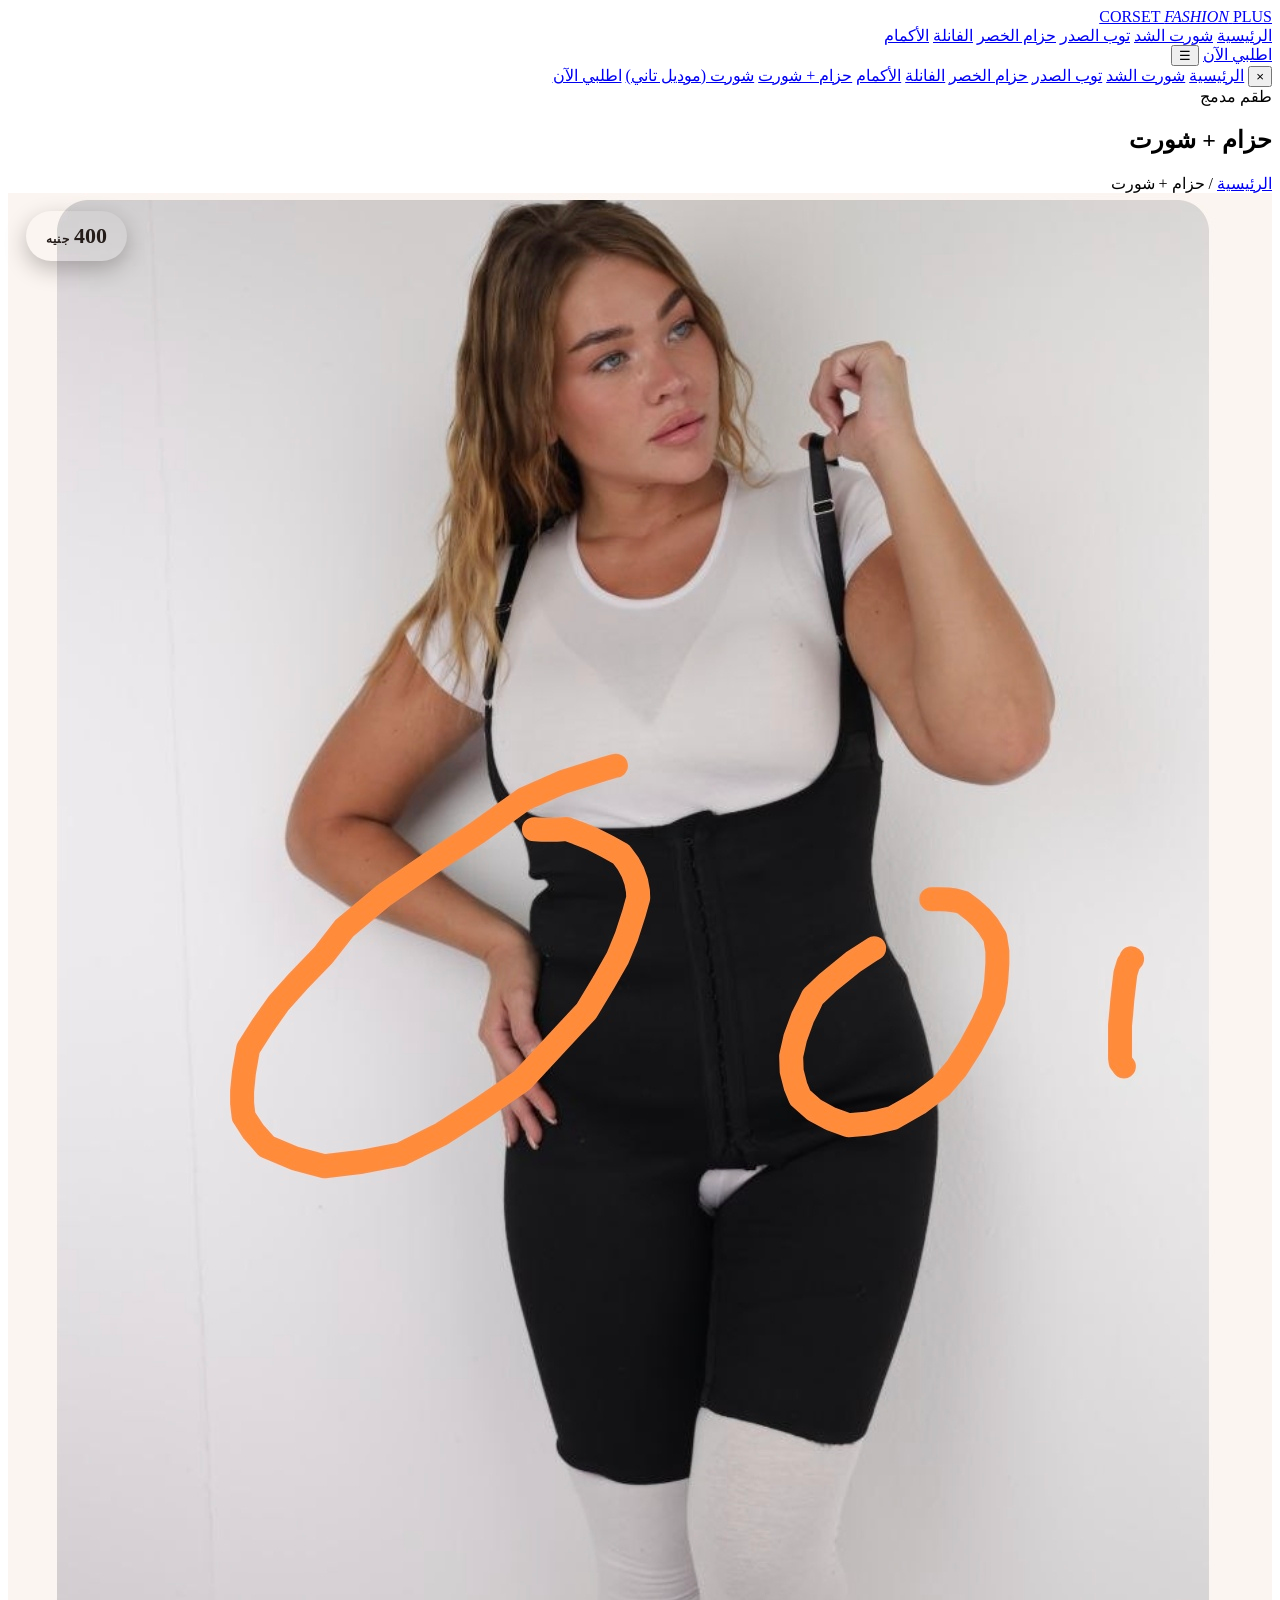
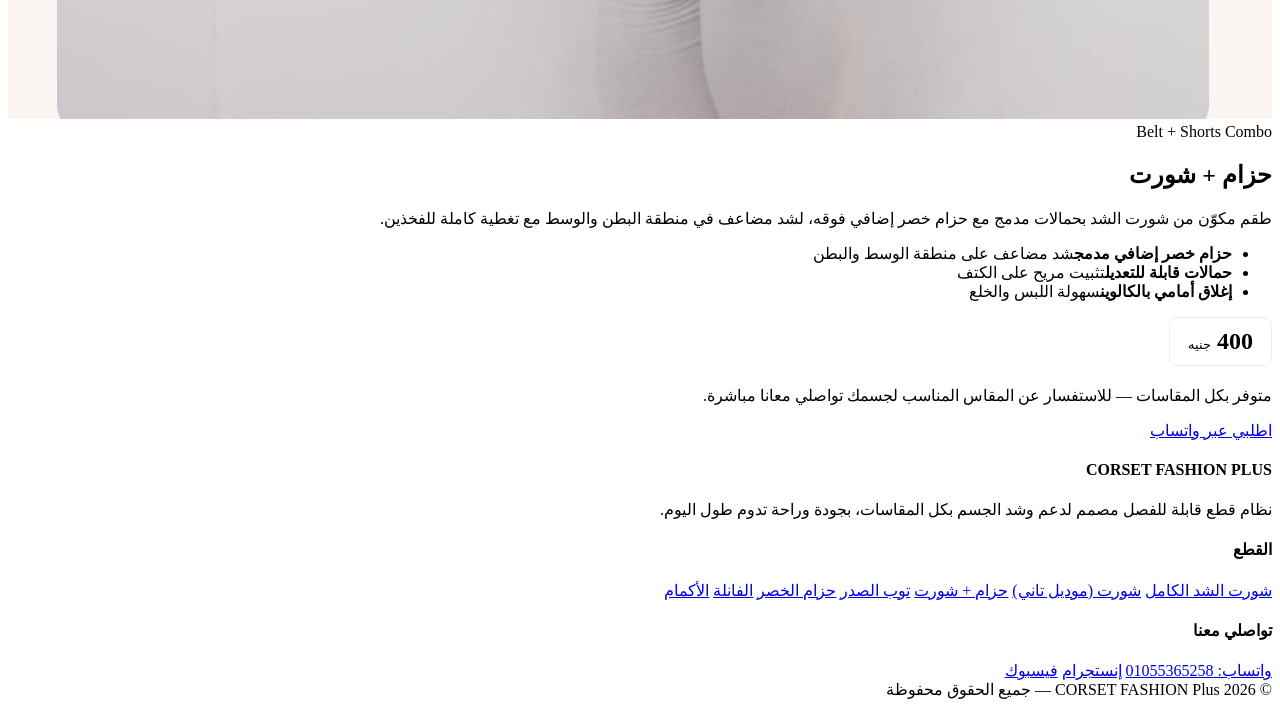
==== belt-shorts.html @ 7549a93a "Add files via upload" ====
<!DOCTYPE html>
<html lang="ar" dir="rtl">
<head>
<meta charset="UTF-8">
<meta name="viewport" content="width=device-width, initial-scale=1.0">
<title>حزام + شورت | CORSET FASHION Plus</title>
<meta name="description" content="طقم مكوّن من شورت الشد بحمالات مدمج مع حزام خصر إضافي فوقه، لشد مضاعف في منطقة البطن والوسط مع تغطية كاملة للفخذين.">
<link rel="stylesheet" href="style.css">
<!-- Google tag (gtag.js) -->
<script async src="https://www.googletagmanager.com/gtag/js?id=G-3MM8K8JDG9"></script>
<script>
  window.dataLayer = window.dataLayer || [];
  function gtag(){dataLayer.push(arguments);}
  gtag('js', new Date());
  gtag('config', 'G-3MM8K8JDG9');
</script>
</head>
<body>
<header>
  <div class="wrap header-inner">
    <a href="index.html" class="logo">
      <span class="brand-en">CORSET <em>FASHION</em></span>
      <span class="plus-tag">PLUS</span>
    </a>
    <nav class="links">
      <a href="index.html">الرئيسية</a>
<a href="shorts.html">شورت الشد</a>
<a href="top.html">توب الصدر</a>
<a href="belt.html">حزام الخصر</a>
<a href="vest.html">الفانلة</a>
<a href="sleeves.html">الأكمام</a>

    </nav>
    <a href="https://wa.me/201055365258" class="header-cta">اطلبي الآن</a>
    <button class="menu-btn" onclick="document.getElementById('mobileMenu').classList.add('open')">☰</button>
  </div>
</header>
<div id="mobileMenu">
  <button class="close-btn" onclick="document.getElementById('mobileMenu').classList.remove('open')">×</button>
  <a href="index.html">الرئيسية</a>
<a href="shorts.html">شورت الشد</a>
<a href="top.html">توب الصدر</a>
<a href="belt.html">حزام الخصر</a>
<a href="vest.html">الفانلة</a>
<a href="sleeves.html">الأكمام</a>

  <a href="belt-shorts.html">حزام + شورت</a>
  <a href="shorts-2.html">شورت (موديل تاني)</a>
  <a href="https://wa.me/201055365258" class="header-cta" style="margin-top:10px;">اطلبي الآن</a>
</div>


<section class="page-hero">
  <div class="wrap">
    <div class="eyebrow">طقم مدمج</div>
    <h1>حزام + شورت</h1>
    <div class="crumbs"><a href="index.html">الرئيسية</a> / <span>حزام + شورت</span></div>
  </div>
</section>

<section class="product-view">
  <div class="wrap product-grid">
    <div>
      <div class="gallery-main"><div class="price-badge"><span class="num">400</span><span class="cur">جنيه</span></div><img id="mainImg" src="images/belt-shorts-1.jpg" alt="حزام + شورت"></div>
    </div>
    <div class="product-info">
      <span class="part-tag">Belt + Shorts Combo</span>
      <h1>حزام + شورت</h1>
      <p class="desc">طقم مكوّن من شورت الشد بحمالات مدمج مع حزام خصر إضافي فوقه، لشد مضاعف في منطقة البطن والوسط مع تغطية كاملة للفخذين.</p>
      <ul class="feature-list">
        <li><span class="hook"></span><div class="txt"><strong>حزام خصر إضافي مدمج</strong><span>شد مضاعف على منطقة الوسط والبطن</span></div></li>
<li><span class="hook"></span><div class="txt"><strong>حمالات قابلة للتعديل</strong><span>تثبيت مريح على الكتف</span></div></li>
<li><span class="hook"></span><div class="txt"><strong>إغلاق أمامي بالكالوين</strong><span>سهولة اللبس والخلع</span></div></li>

      </ul>
      <div class="price-box">
        <span class="price-tag"><span class="amount">400</span><span class="currency">جنيه</span></span>
      </div>
      <div class="order-box">
        <p>متوفر بكل المقاسات — للاستفسار عن المقاس المناسب لجسمك تواصلي معانا مباشرة.</p>
        <a href="https://wa.me/201055365258?text=عايزة%20أستفسر%20عن%20حزام + شورت" class="whatsapp-btn">
          اطلبي عبر واتساب
        </a>
      </div>
    </div>
  </div>
</section>

<footer>
  <div class="wrap">
    <div class="footer-grid">
      <div>
        <h4>CORSET FASHION PLUS</h4>
        <p>نظام قطع قابلة للفصل مصمم لدعم وشد الجسم بكل المقاسات، بجودة وراحة تدوم طول اليوم.</p>
      </div>
      <div>
        <h4>القطع</h4>
        <a href="shorts.html">شورت الشد الكامل</a>
        <a href="shorts-2.html">شورت (موديل تاني)</a>
        <a href="belt-shorts.html">حزام + شورت</a>
        <a href="top.html">توب الصدر</a>
        <a href="belt.html">حزام الخصر</a>
        <a href="vest.html">الفانلة</a>
        <a href="sleeves.html">الأكمام</a>
      </div>
      <div>
        <h4>تواصلي معنا</h4>
        <a href="https://wa.me/201055365258">واتساب: 01055365258</a>
        <a href="https://www.instagram.com/corsetfashionplus" target="_blank" rel="noopener">إنستجرام</a>
        <a href="https://www.facebook.com/share/19PnfP7QKM/" target="_blank" rel="noopener">فيسبوك</a>
      </div>
    </div>
    <div class="footer-bottom">© 2026 CORSET FASHION Plus — جميع الحقوق محفوظة</div>
  </div>
</footer>
<script>
document.querySelectorAll('#mobileMenu a').forEach(a=>{
  a.addEventListener('click',()=>document.getElementById('mobileMenu').classList.remove('open'));
});
</script>

</body>
</html>
---- style.css ----
/* ===== Price box ===== */
.price-box{margin-bottom:20px;}
.price-box .price-tag{
  display:inline-flex;align-items:baseline;gap:6px;background:var(--ivory-2);
  padding:10px 18px;border-radius:8px;border:1px solid rgba(36,28,25,.08);
}
.price-box .price-tag .amount{font-size:24px;font-weight:700;color:var(--ink);}
.price-box .price-tag .currency{font-size:13px;color:var(--ink-2);}
.price-options{display:flex;flex-direction:column;gap:10px;}
.price-option{
  display:flex;align-items:center;justify-content:space-between;gap:12px;
  background:var(--ivory-2);padding:12px 16px;border-radius:8px;border:1px solid rgba(36,28,25,.08);
}
.price-option .opt-label{font-size:14px;color:var(--ink);}
.price-option .opt-price{font-size:19px;font-weight:700;color:var(--wine-dark);}

/* ===== Animated price badge on product image ===== */
.gallery-main{position:relative;}
.price-badge{
  position:absolute;top:18px;left:18px;z-index:5;
  background:linear-gradient(135deg,var(--bronze),var(--wine-dark));
  color:#241C19;padding:12px 20px;border-radius:50px;
  box-shadow:0 8px 22px rgba(36,28,25,.28);
  display:flex;align-items:baseline;gap:5px;
  overflow:hidden;isolation:isolate;
  transform:translateY(-14px) scale(.85);opacity:0;
  animation:badgeIn .6s cubic-bezier(.22,1.2,.4,1) .35s forwards;
}
.price-badge .num{font-size:22px;font-weight:800;font-family:'Cormorant Garamond',serif;}
.price-badge .cur{font-size:11.5px;font-weight:700;letter-spacing:.5px;}
.price-badge::after{
  content:"";position:absolute;inset:0;
  background:linear-gradient(115deg,transparent 30%,rgba(255,255,255,.55) 48%,transparent 65%);
  transform:translateX(-120%);
  animation:badgeShine 3.2s ease-in-out 1.1s infinite;
}
@keyframes badgeIn{
  0%{opacity:0;transform:translateY(-14px) scale(.85);}
  60%{opacity:1;transform:translateY(2px) scale(1.04);}
  100%{opacity:1;transform:translateY(0) scale(1);}
}
@keyframes badgeShine{
  0%{transform:translateX(-120%);}
  40%{transform:translateX(140%);}
  100%{transform:translateX(140%);}
}
.price-badge.multi{flex-direction:column;align-items:flex-start;gap:2px;border-radius:14px;padding:10px 16px;}
.price-badge.multi .row{display:flex;align-items:baseline;gap:5px;}
.price-badge.multi .lbl{font-size:10px;opacity:.8;}

@media(prefers-reduced-motion:reduce){
  .price-badge{animation:none;opacity:1;transform:none;}
  .price-badge::after{animation:none;display:none;}
}

@media(max-width:600px){
  .price-badge{top:12px;left:12px;padding:9px 15px;}
  .price-badge .num{font-size:18px;}
}
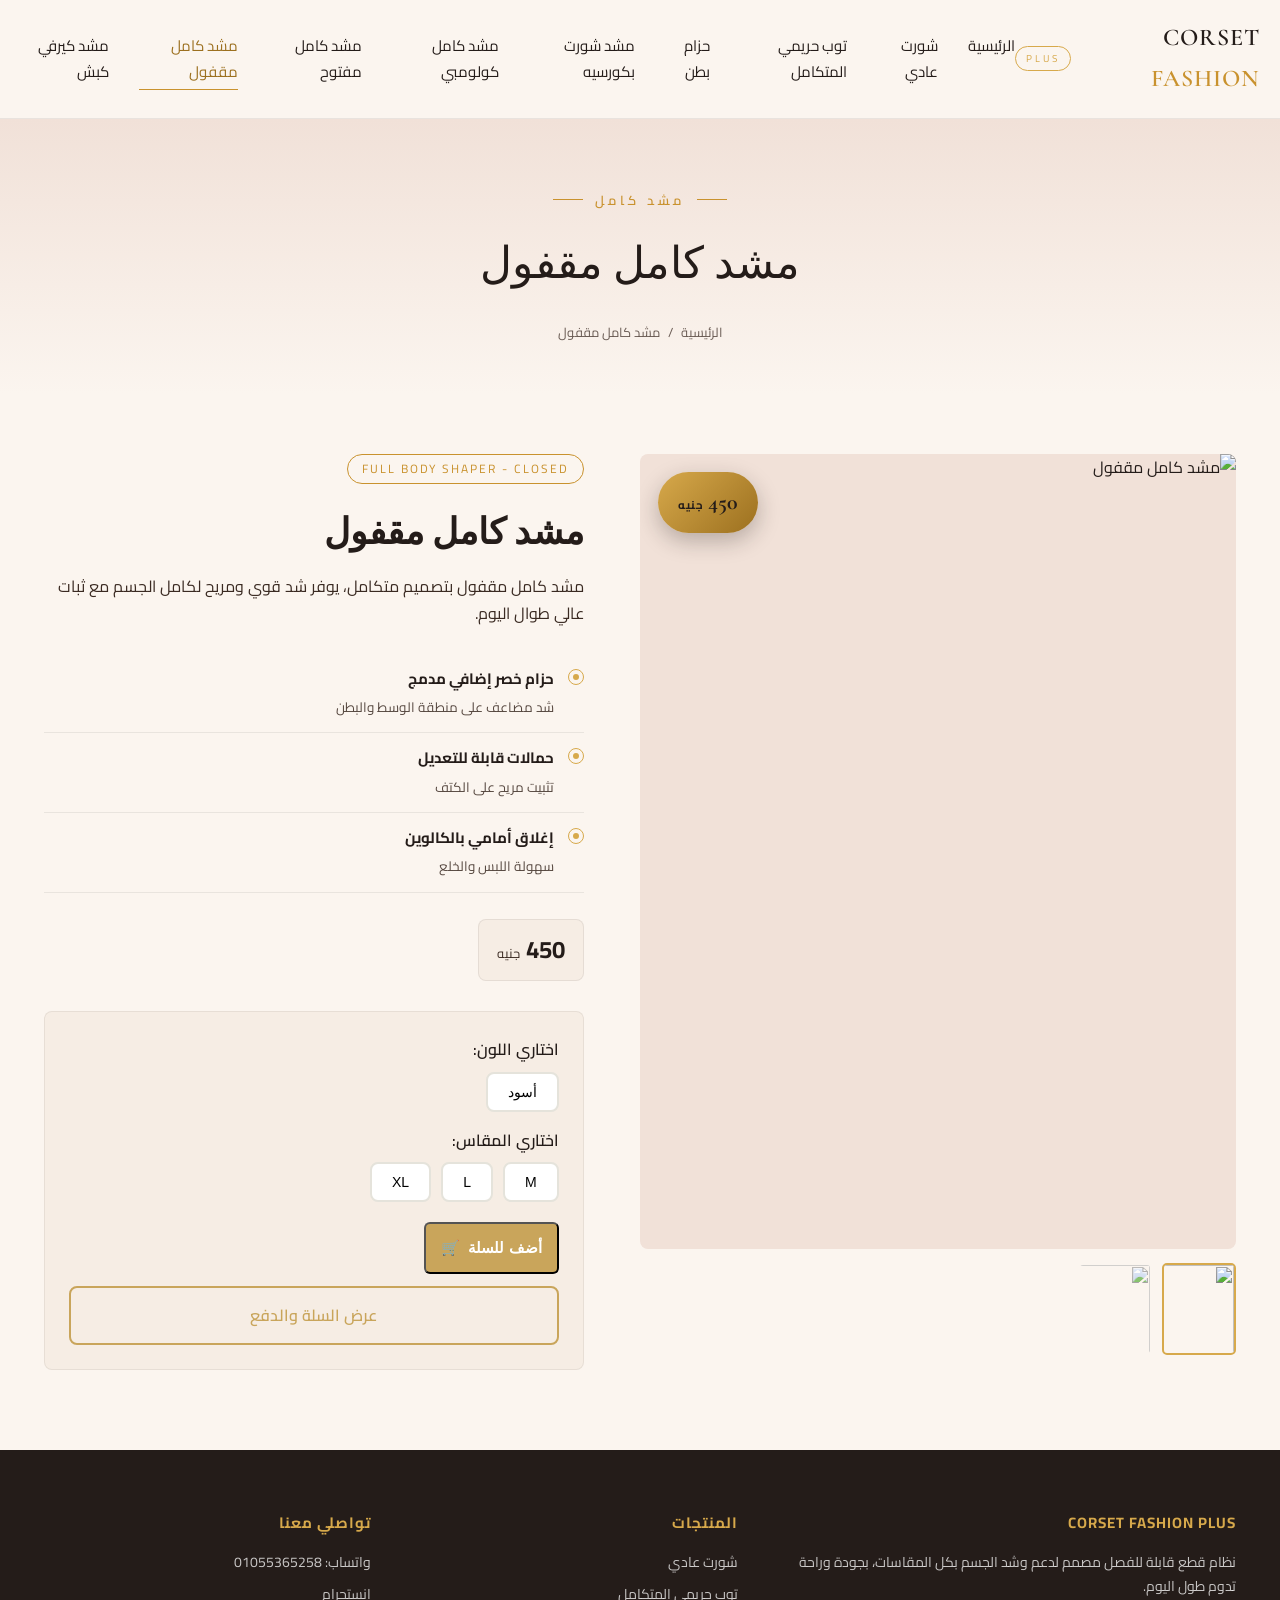
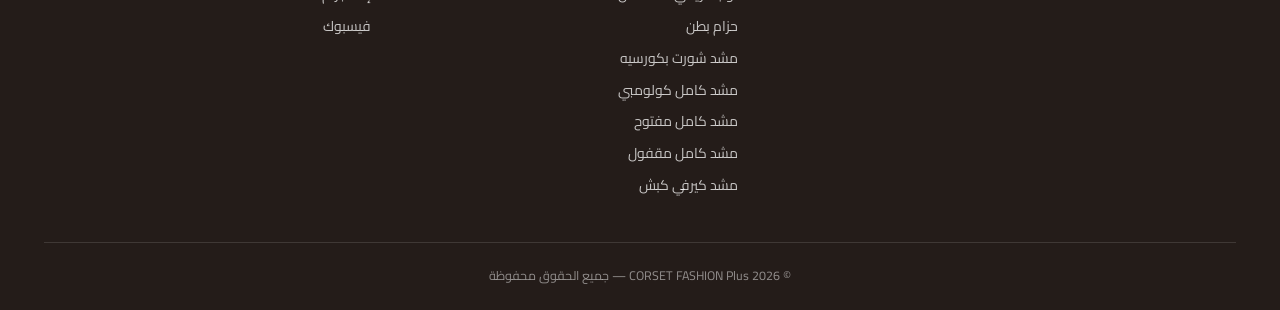
==== commit c0a86de4: "Add files via upload" ====
--- a/belt-shorts.html
+++ b/belt-shorts.html
@@ -3,8 +3,8 @@
 <head>
 <meta charset="UTF-8">
 <meta name="viewport" content="width=device-width, initial-scale=1.0">
-<title>حزام + شورت | CORSET FASHION Plus</title>
-<meta name="description" content="طقم مكوّن من شورت الشد بحمالات مدمج مع حزام خصر إضافي فوقه، لشد مضاعف في منطقة البطن والوسط مع تغطية كاملة للفخذين.">
+<title>مشد كامل مقفول | CORSET FASHION Plus</title>
+<meta name="description" content="مشد كامل مقفول بتصميم متكامل، يوفر شد قوي ومريح لكامل الجسم مع ثبات عالي طوال اليوم.">
 <link rel="stylesheet" href="style.css">
 <!-- Google tag (gtag.js) -->
 <script async src="https://www.googletagmanager.com/gtag/js?id=G-3MM8K8JDG9"></script>
@@ -24,49 +24,53 @@
     </a>
     <nav class="links">
       <a href="index.html">الرئيسية</a>
-<a href="shorts.html">شورت الشد</a>
-<a href="top.html">توب الصدر</a>
-<a href="belt.html">حزام الخصر</a>
-<a href="vest.html">الفانلة</a>
-<a href="sleeves.html">الأكمام</a>
-
+      <a href="shorts.html">شورت عادي</a>
+      <a href="top.html">توب حريمي المتكامل</a>
+      <a href="belt.html">حزام بطن</a>
+      <a href="vest.html">مشد شورت بكورسيه</a>
+      <a href="sleeves.html">مشد كامل كولومبي</a>
+      <a href="shorts-2.html">مشد كامل مفتوح</a>
+      <a href="belt-shorts.html" class="active">مشد كامل مقفول</a>
+      <a href="curvy.html">مشد كيرفي كبش</a>
     </nav>
-    <a href="https://wa.me/201055365258" class="header-cta">اطلبي الآن</a>
     <button class="menu-btn" onclick="document.getElementById('mobileMenu').classList.add('open')">☰</button>
   </div>
 </header>
 <div id="mobileMenu">
   <button class="close-btn" onclick="document.getElementById('mobileMenu').classList.remove('open')">×</button>
   <a href="index.html">الرئيسية</a>
-<a href="shorts.html">شورت الشد</a>
-<a href="top.html">توب الصدر</a>
-<a href="belt.html">حزام الخصر</a>
-<a href="vest.html">الفانلة</a>
-<a href="sleeves.html">الأكمام</a>
-
-  <a href="belt-shorts.html">حزام + شورت</a>
-  <a href="shorts-2.html">شورت (موديل تاني)</a>
-  <a href="https://wa.me/201055365258" class="header-cta" style="margin-top:10px;">اطلبي الآن</a>
+  <a href="shorts.html">شورت عادي</a>
+  <a href="top.html">توب حريمي المتكامل</a>
+  <a href="belt.html">حزام بطن</a>
+  <a href="vest.html">مشد شورت بكورسيه</a>
+  <a href="sleeves.html">مشد كامل كولومبي</a>
+  <a href="shorts-2.html">مشد كامل مفتوح</a>
+  <a href="belt-shorts.html">مشد كامل مقفول</a>
+  <a href="curvy.html">مشد كيرفي كبش</a>
 </div>
 
 
 <section class="page-hero">
   <div class="wrap">
-    <div class="eyebrow">طقم مدمج</div>
-    <h1>حزام + شورت</h1>
-    <div class="crumbs"><a href="index.html">الرئيسية</a> / <span>حزام + شورت</span></div>
+    <div class="eyebrow">مشد كامل</div>
+    <h1>مشد كامل مقفول</h1>
+    <div class="crumbs"><a href="index.html">الرئيسية</a> / <span>مشد كامل مقفول</span></div>
   </div>
 </section>
 
 <section class="product-view">
   <div class="wrap product-grid">
     <div>
-      <div class="gallery-main"><div class="price-badge"><span class="num">400</span><span class="cur">جنيه</span></div><img id="mainImg" src="images/belt-shorts-1.jpg" alt="حزام + شورت"></div>
+      <div class="gallery-main"><div class="price-badge"><span class="num">450</span><span class="cur">جنيه</span></div><img id="mainImg" src="images/closed-1.jpg" alt="مشد كامل مقفول"></div>
+    <div class="gallery-thumbs">
+        <img src="images/closed-1.jpg" class="active" onclick="document.getElementById('mainImg').src=this.src;document.querySelectorAll('.gallery-thumbs img').forEach(x=>x.classList.remove('active'));this.classList.add('active');">
+<img src="images/closed-2.jpg" class="" onclick="document.getElementById('mainImg').src=this.src;document.querySelectorAll('.gallery-thumbs img').forEach(x=>x.classList.remove('active'));this.classList.add('active');">
+    </div>
     </div>
     <div class="product-info">
-      <span class="part-tag">Belt + Shorts Combo</span>
-      <h1>حزام + شورت</h1>
-      <p class="desc">طقم مكوّن من شورت الشد بحمالات مدمج مع حزام خصر إضافي فوقه، لشد مضاعف في منطقة البطن والوسط مع تغطية كاملة للفخذين.</p>
+      <span class="part-tag">Full Body Shaper - Closed</span>
+      <h1>مشد كامل مقفول</h1>
+      <p class="desc">مشد كامل مقفول بتصميم متكامل، يوفر شد قوي ومريح لكامل الجسم مع ثبات عالي طوال اليوم.</p>
       <ul class="feature-list">
         <li><span class="hook"></span><div class="txt"><strong>حزام خصر إضافي مدمج</strong><span>شد مضاعف على منطقة الوسط والبطن</span></div></li>
 <li><span class="hook"></span><div class="txt"><strong>حمالات قابلة للتعديل</strong><span>تثبيت مريح على الكتف</span></div></li>
@@ -74,12 +78,27 @@
 
       </ul>
       <div class="price-box">
-        <span class="price-tag"><span class="amount">400</span><span class="currency">جنيه</span></span>
-      </div>
+        <span class="price-tag"><span class="amount">450</span><span class="currency">جنيه</span></span>
+      </div>
+
       <div class="order-box">
-        <p>متوفر بكل المقاسات — للاستفسار عن المقاس المناسب لجسمك تواصلي معانا مباشرة.</p>
-        <a href="https://wa.me/201055365258?text=عايزة%20أستفسر%20عن%20حزام + شورت" class="whatsapp-btn">
-          اطلبي عبر واتساب
+        <div style="margin-bottom:15px;">
+          <label style="display:block;margin-bottom:8px;font-weight:600;">اختاري اللون:</label>
+          <div id="colorOptions" style="display:flex;gap:10px;flex-wrap:wrap;"></div>
+        </div>
+
+        <div style="margin-bottom:20px;">
+          <label style="display:block;margin-bottom:8px;font-weight:600;">اختاري المقاس:</label>
+          <div id="sizeOptions" style="display:flex;gap:10px;flex-wrap:wrap;"></div>
+        </div>
+
+        <button id="addToCart" class="whatsapp-btn" style="background:#c9a55b;display:flex;align-items:center;justify-content:center;gap:8px;">
+          <span>أضف للسلة</span>
+          <span>🛒</span>
+        </button>
+
+        <a href="checkout.html" style="display:block;text-align:center;margin-top:12px;padding:14px;border:2px solid #c9a55b;color:#c9a55b;text-decoration:none;border-radius:8px;font-weight:600;">
+          عرض السلة والدفع
         </a>
       </div>
     </div>
@@ -94,14 +113,15 @@
         <p>نظام قطع قابلة للفصل مصمم لدعم وشد الجسم بكل المقاسات، بجودة وراحة تدوم طول اليوم.</p>
       </div>
       <div>
-        <h4>القطع</h4>
-        <a href="shorts.html">شورت الشد الكامل</a>
-        <a href="shorts-2.html">شورت (موديل تاني)</a>
-        <a href="belt-shorts.html">حزام + شورت</a>
-        <a href="top.html">توب الصدر</a>
-        <a href="belt.html">حزام الخصر</a>
-        <a href="vest.html">الفانلة</a>
-        <a href="sleeves.html">الأكمام</a>
+        <h4>المنتجات</h4>
+        <a href="shorts.html">شورت عادي</a>
+        <a href="top.html">توب حريمي المتكامل</a>
+        <a href="belt.html">حزام بطن</a>
+        <a href="vest.html">مشد شورت بكورسيه</a>
+        <a href="sleeves.html">مشد كامل كولومبي</a>
+        <a href="shorts-2.html">مشد كامل مفتوح</a>
+        <a href="belt-shorts.html">مشد كامل مقفول</a>
+        <a href="curvy.html">مشد كيرفي كبش</a>
       </div>
       <div>
         <h4>تواصلي معنا</h4>
@@ -119,5 +139,92 @@
 });
 </script>
 
+<script>
+const productData = {
+  id: 'belt-shorts',
+  name: 'مشد كامل مقفول',
+  price: 450,
+  colors: ['أسود'],
+  sizes: ['M', 'L', 'XL']
+};
+
+let selectedColor = '';
+let selectedSize = '';
+
+function displayColors() {
+  const colorOptionsEl = document.getElementById('colorOptions');
+  productData.colors.forEach(color => {
+    const btn = document.createElement('button');
+    btn.className = 'variant-btn';
+    btn.textContent = color;
+    btn.onclick = () => selectColor(color, btn);
+    colorOptionsEl.appendChild(btn);
+  });
+}
+
+function displaySizes() {
+  const sizeOptionsEl = document.getElementById('sizeOptions');
+  productData.sizes.forEach(size => {
+    const btn = document.createElement('button');
+    btn.className = 'variant-btn';
+    btn.textContent = size;
+    btn.onclick = () => selectSize(size, btn);
+    sizeOptionsEl.appendChild(btn);
+  });
+}
+
+function selectColor(color, btn) {
+  document.querySelectorAll('#colorOptions .variant-btn').forEach(b => b.classList.remove('selected'));
+  btn.classList.add('selected');
+  selectedColor = color;
+}
+
+function selectSize(size, btn) {
+  document.querySelectorAll('#sizeOptions .variant-btn').forEach(b => b.classList.remove('selected'));
+  btn.classList.add('selected');
+  selectedSize = size;
+}
+
+document.getElementById('addToCart').addEventListener('click', function() {
+  if (!selectedColor) { alert('من فضلك اختاري اللون'); return; }
+  if (!selectedSize) { alert('من فضلك اختاري المقاس'); return; }
+
+  let cart = JSON.parse(localStorage.getItem('cart') || '[]');
+  const existingIndex = cart.findIndex(item => item.id === productData.id && item.color === selectedColor && item.size === selectedSize);
+
+  if (existingIndex > -1) {
+    cart[existingIndex].qty += 1;
+  } else {
+    cart.push({ id: productData.id, name: productData.name, price: productData.price, color: selectedColor, size: selectedSize, qty: 1 });
+  }
+
+  localStorage.setItem('cart', JSON.stringify(cart));
+  this.innerHTML = '<span>تم الإضافة ✓</span>';
+  this.style.background = '#25D366';
+  setTimeout(() => {
+    this.innerHTML = '<span>أضف للسلة</span><span>🛒</span>';
+    this.style.background = '#c9a55b';
+  }, 2000);
+});
+
+displayColors();
+displaySizes();
+</script>
+
+<style>
+.variant-btn {
+  padding: 10px 20px;
+  border: 2px solid #e5e3db;
+  background: #fff;
+  border-radius: 8px;
+  cursor: pointer;
+  font-size: 14px;
+  font-weight: 500;
+  transition: all 0.2s;
+}
+.variant-btn:hover { border-color: #c9a55b; }
+.variant-btn.selected { border-color: #c9a55b; background: #faf9f5; font-weight: 600; }
+</style>
+
 </body>
 </html>
--- a/style.css
+++ b/style.css
@@ -1,3 +1,401 @@
+@import url('https://fonts.googleapis.com/css2?family=Cairo:wght@300;400;500;600;700&family=Cormorant+Garamond:ital,wght@0,400;0,500;0,600;1,500&family=Markazi+Text:wght@500;600;700&display=swap');
+
+:root{
+  --ink:#241C19;
+  --ink-2:#3A2A22;
+  --bronze:#D7A94B;
+  --blush:#F1E1D8;
+  --ivory:#FBF5EF;
+  --ivory-2:#F6EDE4;
+  --wine:#C9922E;
+  --wine-dark:#9C701F;
+}
+
+*{box-sizing:border-box;margin:0;padding:0;}
+html{scroll-behavior:smooth;}
+body{
+  background:var(--ivory);
+  color:var(--ink);
+  font-family:'Cairo',sans-serif;
+  line-height:1.7;
+  -webkit-font-smoothing:antialiased;
+}
+h1,h2,h3,.brand-en{font-family:'Cormorant Garamond',serif;}
+.ar-display{font-family:'Markazi Text',serif;}
+img{max-width:100%;display:block;}
+a{text-decoration:none;color:inherit;}
+ul{list-style:none;}
+.wrap{max-width:1240px;margin:0 auto;padding:0 24px;}
+
+/* ===== Header ===== */
+header{
+  position:sticky;top:0;z-index:500;
+  background:rgba(251,245,239,.92);
+  backdrop-filter:blur(8px);
+  border-bottom:1px solid rgba(36,28,25,.08);
+}
+.header-inner{display:flex;align-items:center;justify-content:space-between;padding:18px 0;}
+.logo{display:flex;align-items:center;gap:10px;}
+.logo .brand-en{font-size:24px;font-weight:600;letter-spacing:1px;color:var(--ink);}
+.logo .brand-en em{font-style:normal;color:var(--wine);}
+.logo .plus-tag{font-size:10px;letter-spacing:3px;color:var(--bronze);text-transform:uppercase;border:1px solid var(--bronze);border-radius:20px;padding:3px 10px;}
+nav.links{display:flex;gap:30px;font-size:15px;}
+nav.links a{position:relative;padding:4px 0;color:var(--ink);transition:color .25s;}
+nav.links a::after{content:"";position:absolute;bottom:-2px;right:0;width:0;height:1px;background:var(--wine);transition:width .3s ease;}
+nav.links a:hover::after,nav.links a.active::after{width:100%;}
+nav.links a.active{color:var(--wine-dark);}
+.header-cta{
+  border:1px solid var(--ink);padding:9px 22px;border-radius:2px;font-size:14px;white-space:nowrap;
+  transition:all .3s;
+}
+.header-cta:hover{background:var(--ink);color:var(--ivory);}
+.menu-btn{display:none;background:none;border:none;font-size:26px;color:var(--ink);cursor:pointer;}
+
+@media(max-width:880px){
+  nav.links,.header-cta{display:none;}
+  .menu-btn{display:block;}
+}
+
+/* mobile menu */
+#mobileMenu{
+  position:fixed;inset:0;background:var(--ink);z-index:900;
+  display:flex;flex-direction:column;align-items:center;justify-content:center;gap:26px;
+  transform:translateY(-100%);transition:transform .4s ease;
+}
+#mobileMenu.open{transform:translateY(0);}
+#mobileMenu a{color:var(--ivory);font-size:20px;letter-spacing:1px;}
+#mobileMenu .close-btn{position:absolute;top:22px;left:22px;font-size:30px;color:var(--ivory);background:none;border:none;cursor:pointer;}
+
+/* ===== Breadcrumb / Page hero ===== */
+.page-hero{
+  background:linear-gradient(180deg,var(--blush) 0%, var(--ivory) 100%);
+  padding:70px 0 50px;text-align:center;
+}
+.eyebrow{display:flex;align-items:center;justify-content:center;gap:12px;color:var(--wine);font-size:13px;letter-spacing:4px;text-transform:uppercase;margin-bottom:16px;font-weight:600;}
+.eyebrow::before,.eyebrow::after{content:"";width:30px;height:1px;background:var(--wine);}
+.page-hero h1{font-size:44px;font-weight:500;color:var(--ink);margin-bottom:14px;}
+.page-hero p{max-width:640px;margin:0 auto;color:var(--ink-2);font-size:16px;}
+.crumbs{display:flex;justify-content:center;gap:8px;margin-top:20px;font-size:13px;color:var(--ink-2);opacity:.75;}
+.crumbs a:hover{color:var(--wine-dark);}
+
+/* ===== Buttons ===== */
+.btn-primary{
+  display:inline-block;background:var(--ink);color:var(--ivory);padding:15px 34px;border-radius:2px;
+  font-size:15px;transition:all .3s;border:1px solid var(--ink);letter-spacing:.4px;
+}
+.btn-primary:hover{background:var(--ink-2);transform:translateY(-2px);}
+.btn-ghost{
+  display:inline-block;border:1px solid var(--ink);padding:14px 30px;border-radius:2px;font-size:15px;
+  transition:all .3s;letter-spacing:.4px;
+}
+.btn-ghost:hover{background:var(--ink);color:var(--ivory);}
+.btn-row{display:flex;gap:14px;justify-content:center;flex-wrap:wrap;margin-top:28px;}
+
+/* ===== Product gallery on product pages ===== */
+.product-view{padding:60px 0 20px;}
+.product-grid{display:grid;grid-template-columns:1.05fr .95fr;gap:56px;align-items:start;}
+.gallery-main{border-radius:8px;overflow:hidden;background:var(--blush);aspect-ratio:3/4;position:relative;}
+.gallery-main img{width:100%;height:100%;object-fit:cover;}
+.gallery-thumbs{display:flex;gap:10px;margin-top:14px;flex-wrap:wrap;}
+.gallery-thumbs img{
+  width:74px;height:92px;object-fit:cover;border-radius:5px;cursor:pointer;
+  border:2px solid transparent;opacity:.7;transition:all .2s;
+}
+.gallery-thumbs img:hover,.gallery-thumbs img.active{opacity:1;border-color:var(--bronze);}
+
+.product-info h1{font-size:36px;color:var(--ink);margin-bottom:10px;}
+.product-info .part-tag{
+  display:inline-block;font-size:12px;letter-spacing:2px;color:var(--wine);text-transform:uppercase;
+  border:1px solid var(--wine);border-radius:20px;padding:4px 14px;margin-bottom:18px;
+}
+.product-info .desc{color:var(--ink-2);font-size:16px;margin-bottom:24px;}
+.feature-list{margin:26px 0;}
+.feature-list li{display:flex;gap:14px;align-items:flex-start;padding:12px 0;border-bottom:1px solid rgba(36,28,25,.08);}
+.feature-list li .hook{
+  flex:none;width:16px;height:16px;border:1.5px solid var(--bronze);border-radius:50%;margin-top:3px;position:relative;
+}
+.feature-list li .hook::after{content:"";position:absolute;inset:4px;border-radius:50%;background:var(--bronze);}
+.feature-list li .txt strong{display:block;color:var(--ink);font-size:15px;margin-bottom:2px;}
+.feature-list li .txt span{font-size:13.5px;color:var(--ink-2);opacity:.85;}
+
+.order-box{
+  margin-top:30px;padding:24px;background:var(--ivory-2);border-radius:8px;border:1px solid rgba(36,28,25,.07);
+}
+.order-box p{font-size:14px;color:var(--ink-2);margin-bottom:14px;}
+.whatsapp-btn{
+  display:flex;align-items:center;justify-content:center;gap:10px;
+  background:#25D366;color:#fff;padding:15px;border-radius:6px;font-size:15px;font-weight:600;
+  transition:all .3s;
+}
+.whatsapp-btn:hover{filter:brightness(.92);transform:translateY(-2px);}
+
+/* ===== Combine section (other pieces) ===== */
+.combine-section{padding:70px 0;background:var(--ivory-2);}
+.section-head{text-align:center;margin-bottom:44px;}
+.section-head h2{font-size:34px;color:var(--ink);letter-spacing:.2px;}
+.combine-grid{display:grid;grid-template-columns:repeat(5,1fr);gap:20px;}
+.piece-card{
+  background:var(--ivory);border-radius:8px;overflow:hidden;transition:all .3s;
+  box-shadow:0 2px 10px rgba(36,28,25,.05);border:1px solid rgba(36,28,25,.05);
+}
+.piece-card:hover{transform:translateY(-6px);box-shadow:0 12px 24px rgba(36,28,25,.12);}
+.piece-card .img-wrap{aspect-ratio:3/4;background:var(--blush);overflow:hidden;}
+.piece-card .img-wrap img{width:100%;height:100%;object-fit:cover;transition:transform .5s;}
+.piece-card:hover .img-wrap img{transform:scale(1.06);}
+.piece-card .info{padding:16px;text-align:center;}
+.piece-card .info h3{font-size:18px;color:var(--ink);margin-bottom:4px;}
+.piece-card .info span{font-size:12px;color:var(--wine);letter-spacing:1px;}
+
+@media(max-width:960px){
+  .product-grid{grid-template-columns:1fr;gap:34px;}
+  .combine-grid{grid-template-columns:repeat(2,1fr);}
+}
+
+/* ===== Home hero ===== */
+.hero{padding:70px 0 40px;}
+.hero-grid{display:grid;grid-template-columns:1fr 1fr;gap:56px;align-items:center;}
+.hero h1{font-size:52px;font-weight:500;line-height:1.15;color:var(--ink);margin-bottom:22px;letter-spacing:.2px;}
+.hero h1 em{font-style:normal;color:var(--wine);}
+.hero p{font-size:17px;color:var(--ink-2);max-width:480px;margin-bottom:30px;}
+.hero-visual{position:relative;border-radius:6px;overflow:hidden;background:var(--blush);aspect-ratio:4/5;}
+.hero-visual img{width:100%;height:100%;object-fit:cover;}
+.hero-visual .badge{
+  position:absolute;bottom:-1px;left:-1px;background:var(--ink);color:var(--ivory);
+  padding:18px 26px;border-radius:6px 0 0 0;
+}
+.hero-visual .badge .num{font-family:'Cormorant Garamond',serif;font-size:30px;color:var(--bronze);display:block;}
+.hero-visual .badge .lbl{font-size:11px;letter-spacing:2px;text-transform:uppercase;opacity:.85;}
+
+.system-band{padding:60px 0 10px;text-align:center;}
+.system-band h2{font-size:32px;color:var(--ink);margin-bottom:12px;}
+.system-band p{max-width:600px;margin:0 auto;color:var(--ink-2);}
+
+/* lacing divider */
+.lacing{display:flex;align-items:center;justify-content:center;gap:0;margin:40px 0;opacity:.6;}
+.lacing .eyelet{width:8px;height:8px;border:1.5px solid var(--bronze);border-radius:50%;flex:none;}
+.lacing .cross{position:relative;width:60px;height:1px;background:var(--bronze);opacity:.55;}
+.lacing .cross::before,.lacing .cross::after{content:"";position:absolute;top:-7px;width:1px;height:15px;background:var(--bronze);opacity:.55;}
+
+/* ===== Footer ===== */
+footer{background:var(--ink);color:var(--ivory);padding:60px 0 24px;margin-top:60px;}
+.footer-grid{display:grid;grid-template-columns:1.4fr 1fr 1fr;gap:40px;padding-bottom:36px;border-bottom:1px solid rgba(255,255,255,.12);}
+.footer-grid h4{font-size:15px;letter-spacing:1px;color:var(--bronze);margin-bottom:16px;}
+.footer-grid p,.footer-grid a{font-size:14px;color:rgba(255,255,255,.75);display:block;margin-bottom:8px;}
+.footer-grid a:hover{color:var(--bronze);}
+.footer-bottom{padding-top:22px;text-align:center;font-size:12.5px;color:rgba(255,255,255,.5);}
+
+@media(max-width:880px){
+  .hero-grid{grid-template-columns:1fr;}
+  .hero h1{font-size:38px;}
+  .footer-grid{grid-template-columns:1fr;}
+}
+
+/* ===== Announcement marquee ===== */
+.announce-bar{
+  background:var(--ink);color:var(--ivory);overflow:hidden;white-space:nowrap;
+  padding:9px 0;font-size:13px;letter-spacing:.5px;
+}
+.announce-track{display:inline-block;padding-right:100%;animation:marquee 22s linear infinite;}
+.announce-track span{margin:0 40px;color:var(--bronze);}
+@keyframes marquee{
+  0%{transform:translateX(0);}
+  100%{transform:translateX(-100%);}
+}
+
+/* ===== Dual hero banners ===== */
+.dual-hero{padding:34px 0 0;}
+.dual-grid{display:grid;grid-template-columns:1.4fr 1fr;gap:20px;}
+.banner-card{position:relative;border-radius:10px;overflow:hidden;background:var(--blush);}
+.banner-card img{width:100%;height:100%;object-fit:cover;display:block;}
+.banner-main{aspect-ratio:16/10;}
+.banner-side{aspect-ratio:4/5;}
+.banner-overlay{
+  position:absolute;inset:0;
+  background:linear-gradient(0deg,rgba(36,28,25,.72) 0%,rgba(36,28,25,.05) 55%);
+  display:flex;flex-direction:column;justify-content:flex-end;padding:28px;
+}
+.banner-overlay .tag{color:var(--bronze);font-size:12px;letter-spacing:3px;text-transform:uppercase;margin-bottom:8px;}
+.banner-overlay h2{color:#fff;font-size:30px;font-weight:500;margin-bottom:14px;}
+.banner-overlay .btn-primary{background:var(--bronze);border-color:var(--bronze);color:var(--ink);font-weight:600;}
+.banner-overlay .btn-primary:hover{background:#e8bc63;}
+.banner-side .banner-overlay h2{font-size:24px;}
+
+/* ===== Trust strip ===== */
+.trust-strip{padding:44px 0;border-bottom:1px solid rgba(36,28,25,.08);border-top:1px solid rgba(36,28,25,.08);margin-top:50px;}
+.trust-grid{display:grid;grid-template-columns:repeat(4,1fr);gap:20px;text-align:center;}
+.trust-item .ic{
+  width:44px;height:44px;margin:0 auto 10px;border-radius:50%;background:var(--blush);
+  display:flex;align-items:center;justify-content:center;color:var(--wine-dark);font-size:20px;
+}
+.trust-item h4{font-size:14.5px;color:var(--ink);margin-bottom:3px;}
+.trust-item p{font-size:12.5px;color:var(--ink-2);opacity:.8;}
+
+/* ===== Shop by shape (circular) ===== */
+.shape-section{padding:70px 0 20px;text-align:center;}
+.shape-scroll{
+  display:grid;grid-template-columns:repeat(5,1fr);gap:24px;margin-top:40px;
+}
+.shape-item{display:flex;flex-direction:column;align-items:center;gap:12px;}
+.shape-circle{
+  width:clamp(76px,24vw,132px);height:clamp(76px,24vw,132px);border-radius:50%;overflow:hidden;background:var(--blush);
+  border:3px solid transparent;transition:all .3s;
+}
+.shape-item:hover .shape-circle{border-color:var(--bronze);transform:translateY(-4px);}
+.shape-circle img{width:100%;height:100%;object-fit:cover;}
+.shape-item span{font-size:clamp(12px,3vw,14.5px);color:var(--ink);font-weight:500;}
+
+/* ===== Product-style cards (no price) ===== */
+.pgrid-section{padding:70px 0;}
+.pgrid{display:grid;grid-template-columns:repeat(5,1fr);gap:22px;}
+.pcard{
+  background:#fff;border-radius:10px;overflow:hidden;box-shadow:0 2px 12px rgba(36,28,25,.06);
+  transition:all .3s;display:flex;flex-direction:column;border:1px solid rgba(36,28,25,.05);
+}
+.pcard:hover{box-shadow:0 16px 30px rgba(36,28,25,.13);transform:translateY(-5px);}
+.pcard .img-wrap{aspect-ratio:3/4;background:var(--blush);overflow:hidden;position:relative;}
+.pcard .img-wrap img{width:100%;height:100%;object-fit:cover;transition:transform .5s;}
+.pcard:hover .img-wrap img{transform:scale(1.07);}
+.pcard .badge-new{
+  position:absolute;top:12px;right:12px;background:var(--ink);color:var(--bronze);
+  font-size:10.5px;letter-spacing:1px;padding:4px 10px;border-radius:20px;
+}
+.pcard .pinfo{padding:16px;text-align:center;flex:1;display:flex;flex-direction:column;}
+.pcard .pinfo h3{font-size:16.5px;color:var(--ink);margin-bottom:4px;}
+.pcard .pinfo span.tag{font-size:12px;color:var(--wine);letter-spacing:.5px;margin-bottom:14px;display:block;}
+.pcard .pinfo .pbtns{margin-top:auto;display:flex;flex-direction:column;gap:8px;}
+.pcard .pinfo .wa-mini{
+  background:#25D366;color:#fff;font-size:13px;padding:9px;border-radius:5px;font-weight:600;
+  display:flex;align-items:center;justify-content:center;gap:6px;transition:all .25s;
+}
+.pcard .pinfo .wa-mini:hover{filter:brightness(.93);}
+.pcard .pinfo .details-link{font-size:12.5px;color:var(--ink-2);text-decoration:underline;text-underline-offset:3px;}
+
+@media(max-width:960px){
+  .dual-grid{grid-template-columns:1fr;}
+  .trust-grid{grid-template-columns:repeat(2,1fr);}
+  .pgrid{grid-template-columns:repeat(2,1fr);}
+}
+
+/* ===== Guarantee / Certificate section ===== */
+.guarantee-section{
+  background:var(--ink);color:var(--ivory);padding:80px 0;position:relative;overflow:hidden;
+}
+.guarantee-section::before{
+  content:"";position:absolute;inset:0;
+  background:radial-gradient(circle at 15% 20%, rgba(215,169,75,.14), transparent 45%),
+             radial-gradient(circle at 85% 80%, rgba(215,169,75,.10), transparent 45%);
+  pointer-events:none;
+}
+.guarantee-grid{display:grid;grid-template-columns:.85fr 1.15fr;gap:60px;align-items:center;position:relative;}
+.seal-wrap{display:flex;justify-content:center;}
+.seal{
+  width:220px;height:220px;border-radius:50%;
+  border:2px solid var(--bronze);position:relative;
+  display:flex;flex-direction:column;align-items:center;justify-content:center;text-align:center;
+  background:radial-gradient(circle, rgba(215,169,75,.08), transparent 70%);
+}
+.seal::before{
+  content:"";position:absolute;inset:10px;border:1px dashed rgba(215,169,75,.55);border-radius:50%;
+}
+.seal .seal-star{font-size:26px;color:var(--bronze);margin-bottom:6px;}
+.seal .seal-title{font-family:'Cormorant Garamond',serif;font-size:22px;color:var(--ivory);line-height:1.3;padding:0 20px;}
+.seal .seal-sub{font-size:10.5px;letter-spacing:3px;color:var(--bronze);margin-top:8px;text-transform:uppercase;}
+
+.guarantee-text .eyebrow{color:var(--bronze);}
+.guarantee-text .eyebrow::before,.guarantee-text .eyebrow::after{background:var(--bronze);}
+.guarantee-text h2{font-size:36px;color:var(--ivory);margin-bottom:16px;}
+.guarantee-text > p{color:rgba(251,245,239,.75);font-size:15.5px;margin-bottom:32px;max-width:520px;}
+.guarantee-points{display:grid;grid-template-columns:1fr 1fr;gap:22px;}
+.gpoint{display:flex;gap:14px;align-items:flex-start;}
+.gpoint .gic{
+  flex:none;width:42px;height:42px;border-radius:50%;border:1px solid var(--bronze);
+  display:flex;align-items:center;justify-content:center;font-size:18px;color:var(--bronze);
+}
+.gpoint h4{font-size:15px;color:var(--ivory);margin-bottom:3px;}
+.gpoint p{font-size:12.5px;color:rgba(251,245,239,.65);}
+
+@media(max-width:960px){
+  .guarantee-grid{grid-template-columns:1fr;text-align:center;}
+  .guarantee-text > p{margin-inline:auto;}
+  .guarantee-points{grid-template-columns:1fr;text-align:right;}
+}
+
+/* ===== Mobile overflow & responsive fixes ===== */
+html,body{overflow-x:hidden;}
+
+@media(max-width:600px){
+  .wrap{padding:0 16px;}
+  .announce-bar{font-size:11.5px;}
+  .announce-track span{margin:0 22px;}
+
+  .page-hero{padding:44px 0 34px;}
+  .page-hero h1{font-size:28px;}
+  .page-hero p{font-size:14.5px;}
+  .eyebrow{font-size:11px;gap:8px;}
+  .eyebrow::before,.eyebrow::after{width:18px;}
+
+  .hero{padding:40px 0 24px;}
+  .hero h1{font-size:28px;}
+  .hero p{font-size:14.5px;}
+
+  .dual-hero{padding:20px 0 0;}
+  .banner-main{aspect-ratio:4/5;}
+  .banner-overlay{padding:18px;}
+  .banner-overlay h2{font-size:20px;margin-bottom:10px;}
+  .banner-side .banner-overlay h2{font-size:18px;}
+  .banner-overlay .btn-primary,.banner-overlay .btn-ghost{padding:11px 20px;font-size:13.5px;}
+
+  .trust-strip{padding:28px 0;margin-top:30px;}
+  .trust-grid{gap:22px 14px;}
+  .trust-item .ic{width:38px;height:38px;font-size:17px;}
+  .trust-item h4{font-size:13px;}
+  .trust-item p{font-size:11.5px;}
+
+  .shape-section{padding:44px 0 10px;}
+  .shape-scroll{grid-template-columns:repeat(3,1fr);gap:14px;margin-top:26px;}
+
+  .section-head h2{font-size:24px;}
+  .pgrid-section{padding:44px 0;}
+  .pgrid{grid-template-columns:repeat(2,1fr);gap:14px;}
+  .pcard .pinfo{padding:12px;}
+  .pcard .pinfo h3{font-size:14.5px;}
+  .pcard .pinfo .wa-mini{font-size:12px;padding:8px;}
+
+  .guarantee-section{padding:44px 0;}
+  .seal{width:150px;height:150px;}
+  .seal .seal-title{font-size:16px;padding:0 10px;}
+  .seal .seal-star{font-size:20px;}
+  .guarantee-text h2{font-size:24px;}
+  .guarantee-text > p{font-size:14px;}
+  .gpoint h4{font-size:13.5px;}
+  .gpoint p{font-size:11.5px;}
+
+  .combine-section{padding:44px 0;}
+  .combine-grid{grid-template-columns:repeat(2,1fr);gap:14px;}
+
+  footer{padding:40px 0 20px;}
+
+  .product-view{padding:34px 0 10px;}
+  .product-info h1{font-size:26px;}
+  .gallery-thumbs img{width:60px;height:76px;}
+}
+
+@media(max-width:380px){
+  .shape-scroll{grid-template-columns:repeat(2,1fr);}
+  .pgrid{grid-template-columns:1fr 1fr;}
+}
+
+/* ===== Scroll reveal + 3D tilt interactions ===== */
+.reveal-init{opacity:0;transform:translateY(28px);transition:opacity .7s cubic-bezier(.22,.9,.35,1),transform .7s cubic-bezier(.22,.9,.35,1);}
+.reveal-init.is-visible{opacity:1;transform:translateY(0);}
+
+.pcard,.piece-card,.banner-card,.shape-item{will-change:transform;}
+.tilt-wrap{transform-style:preserve-3d;transition:transform .25s ease,box-shadow .25s ease;}
+
+@media(prefers-reduced-motion:reduce){
+  .reveal-init{opacity:1!important;transform:none!important;transition:none!important;}
+  .tilt-wrap{transition:none!important;}
+}
 
 /* ===== Price box ===== */
 .price-box{margin-bottom:20px;}
@@ -16,7 +414,6 @@
 .price-option .opt-price{font-size:19px;font-weight:700;color:var(--wine-dark);}
 
 /* ===== Animated price badge on product image ===== */
-.gallery-main{position:relative;}
 .price-badge{
   position:absolute;top:18px;left:18px;z-index:5;
   background:linear-gradient(135deg,var(--bronze),var(--wine-dark));
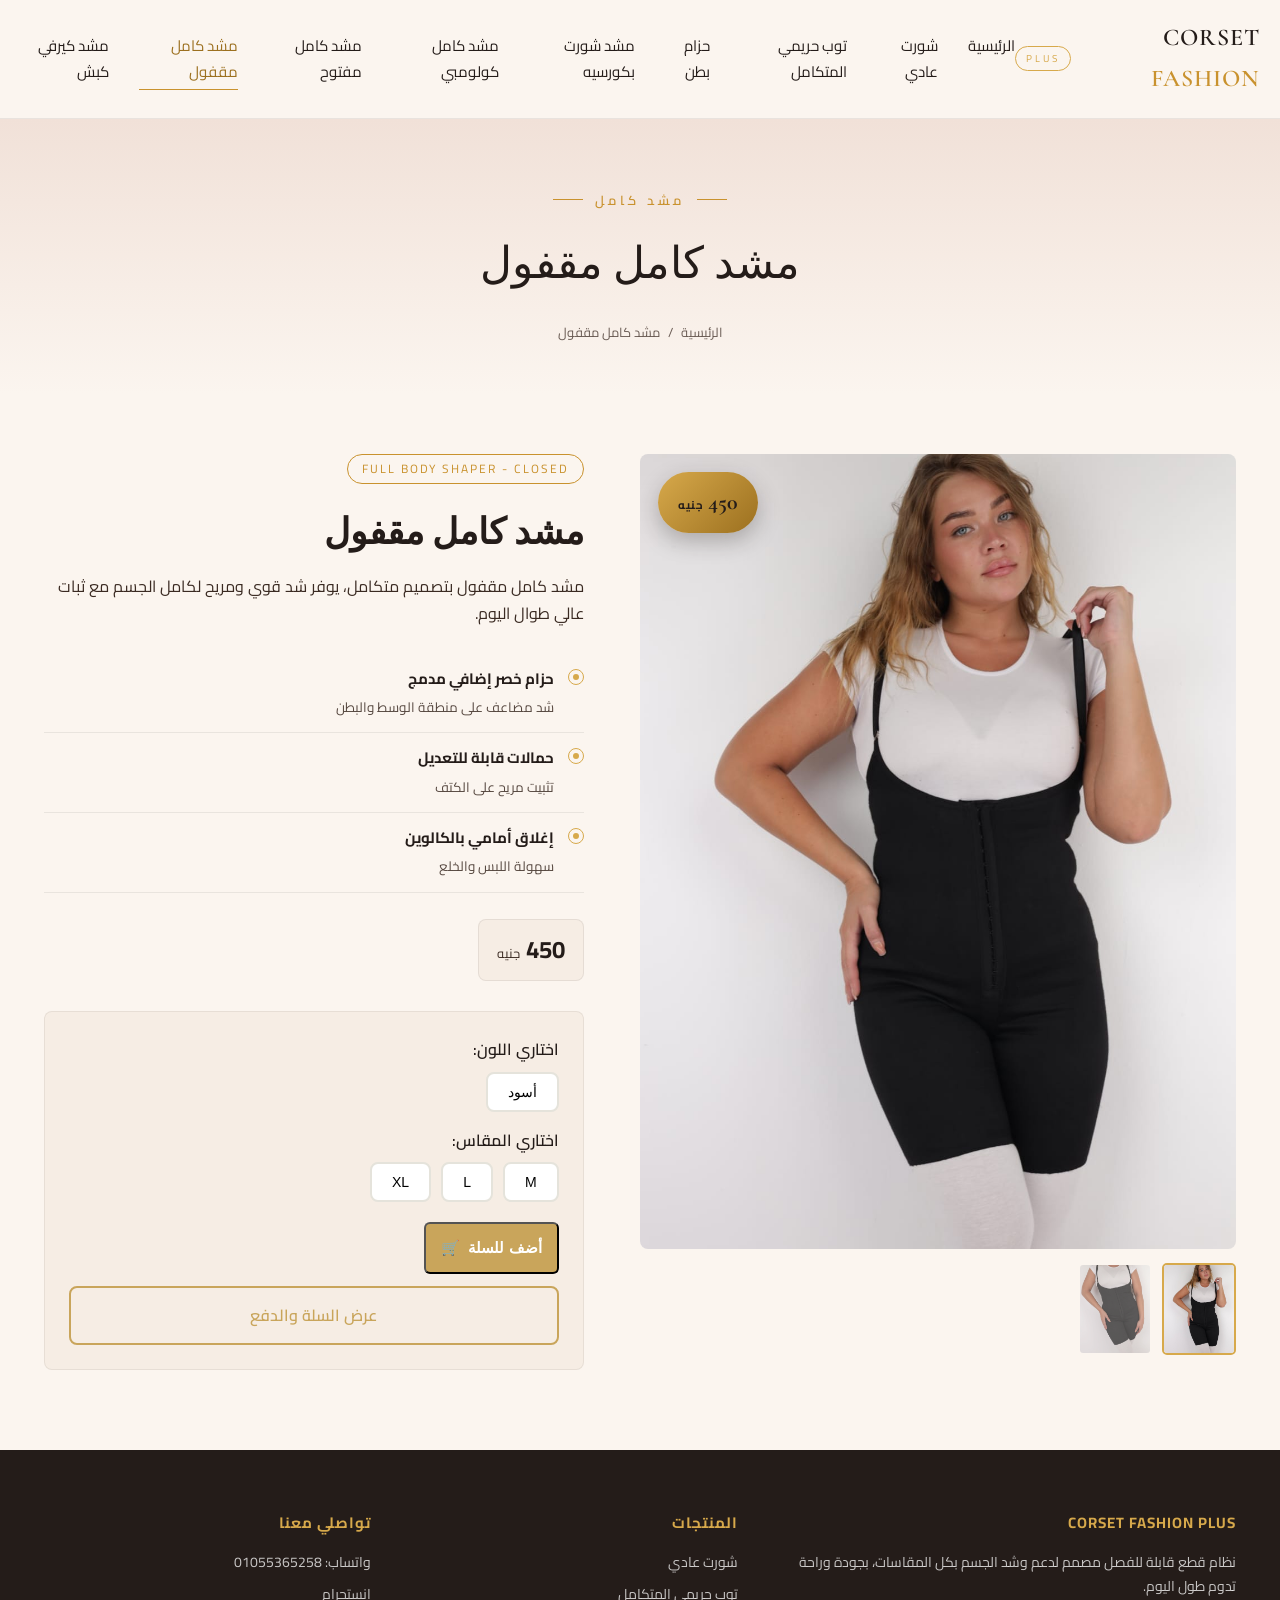
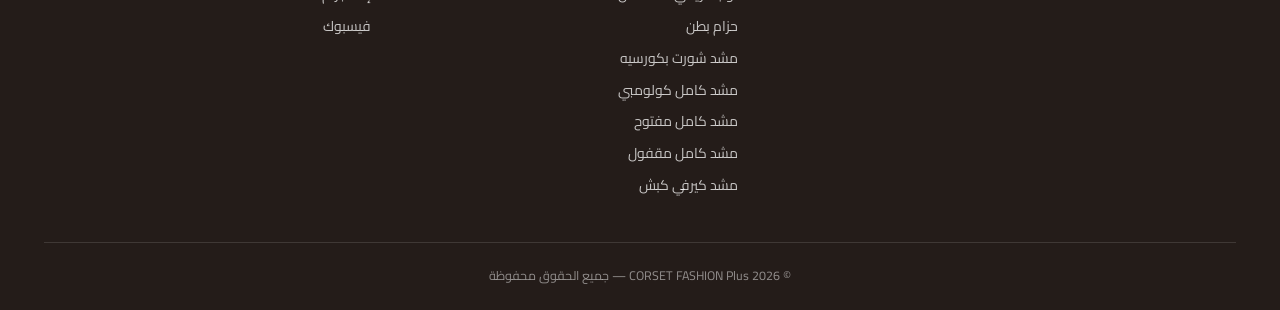
==== commit 2ceac324: "Add files via upload" ====
--- a/belt-shorts.html
+++ b/belt-shorts.html
@@ -226,5 +226,22 @@
 .variant-btn.selected { border-color: #c9a55b; background: #faf9f5; font-weight: 600; }
 </style>
 
+
+<script>
+/* ===== WhatsApp Click Tracking ===== */
+document.querySelectorAll('a[href*="wa.me"]').forEach(function(btn){
+  btn.addEventListener('click', function(e){
+    var productName = document.title.replace(' | CORSET FASHION Plus', '');
+    var buttonText = this.textContent.trim();
+    gtag('event', 'whatsapp_click', {
+      'event_category': 'engagement',
+      'event_label': productName,
+      'button_text': buttonText,
+      'page_url': window.location.pathname
+    });
+  });
+});
+</script>
+
 </body>
-</html>
+</html>
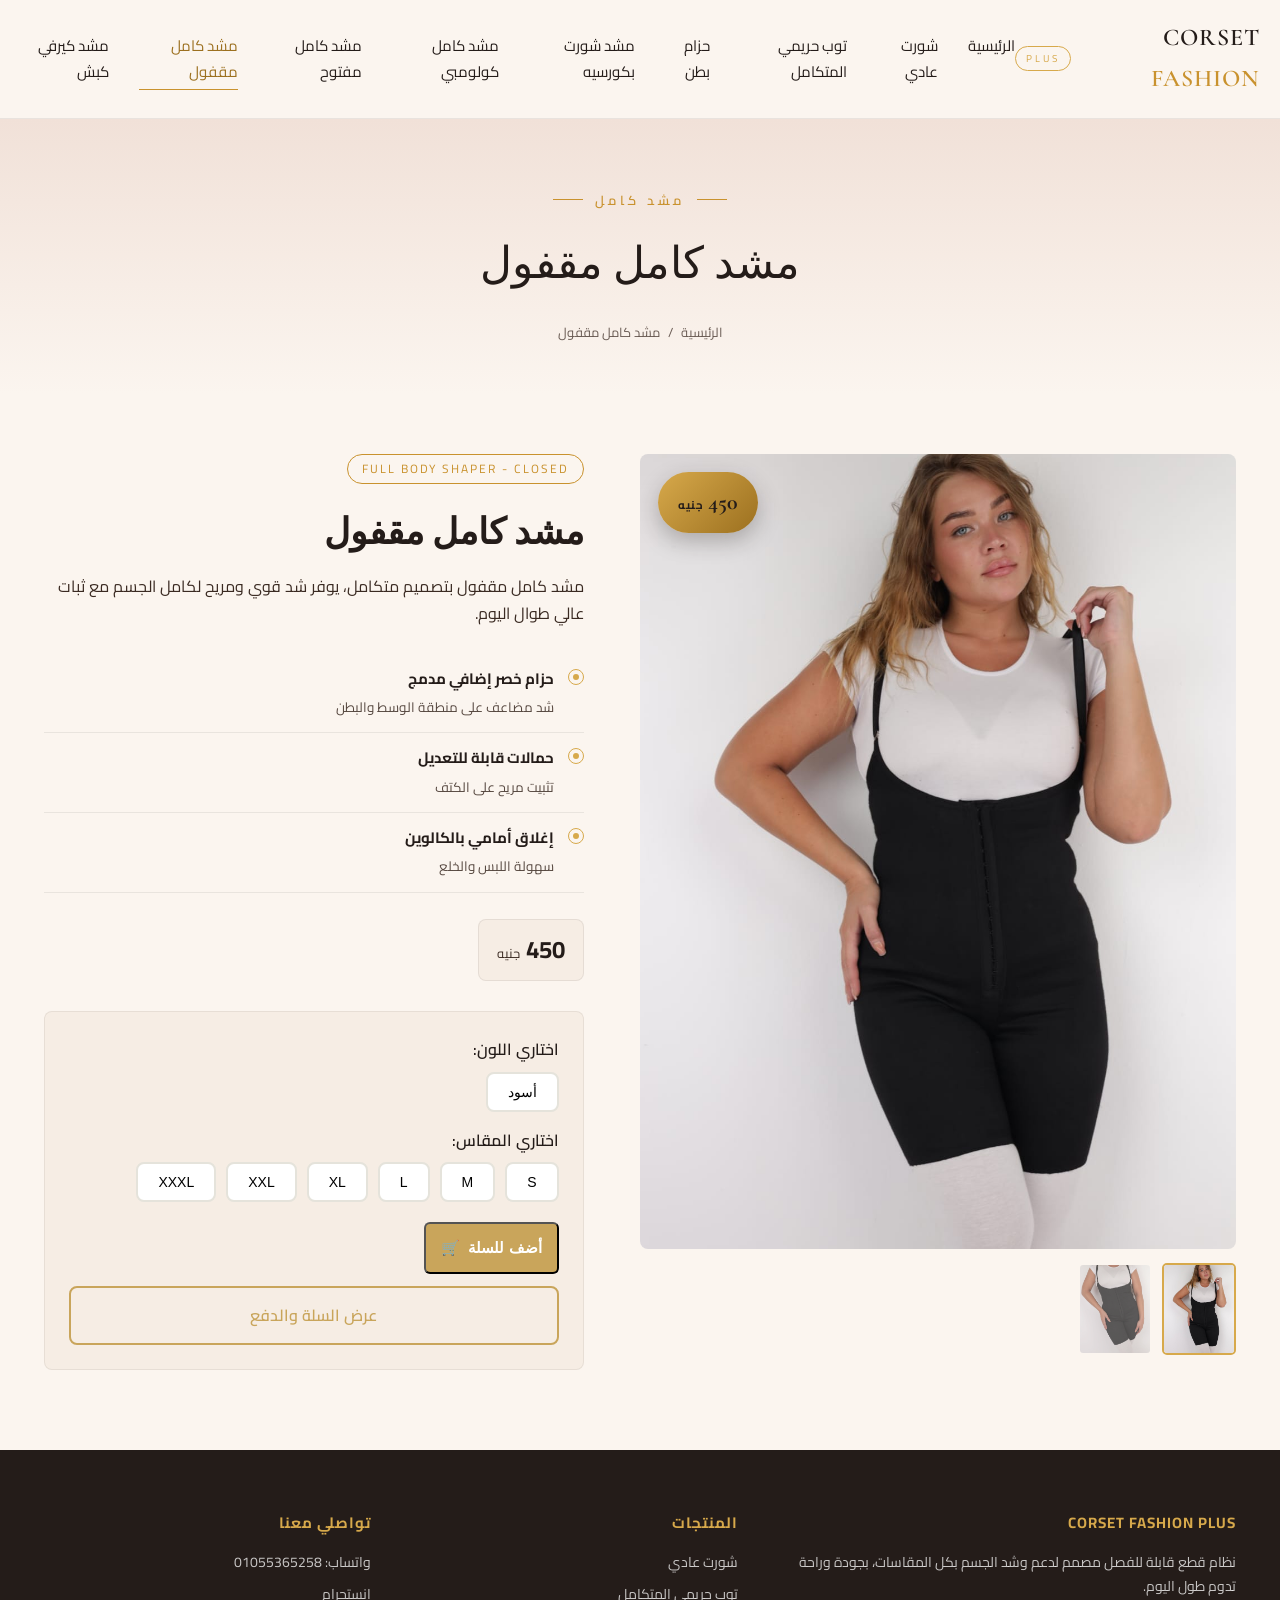
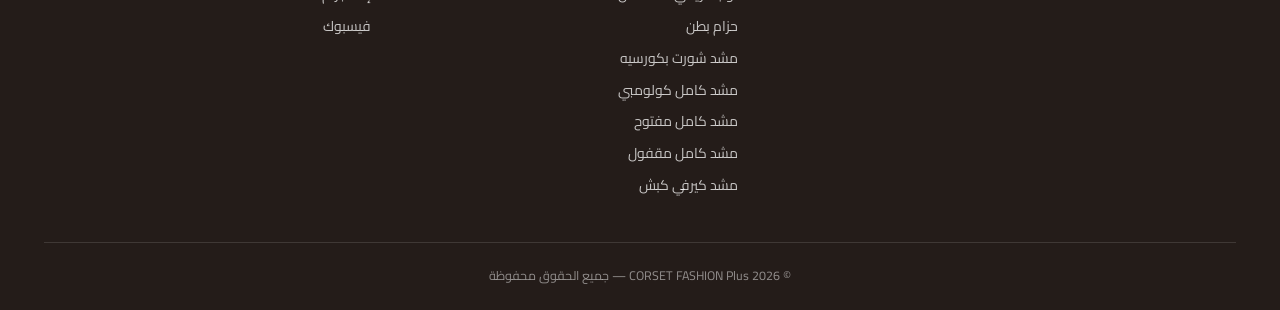
==== commit c4e51afd: "Add files via upload" ====
--- a/belt-shorts.html
+++ b/belt-shorts.html
@@ -145,7 +145,7 @@
   name: 'مشد كامل مقفول',
   price: 450,
   colors: ['أسود'],
-  sizes: ['M', 'L', 'XL']
+  sizes: ['S', 'M', 'L', 'XL', 'XXL', 'XXXL']
 };
 
 let selectedColor = '';
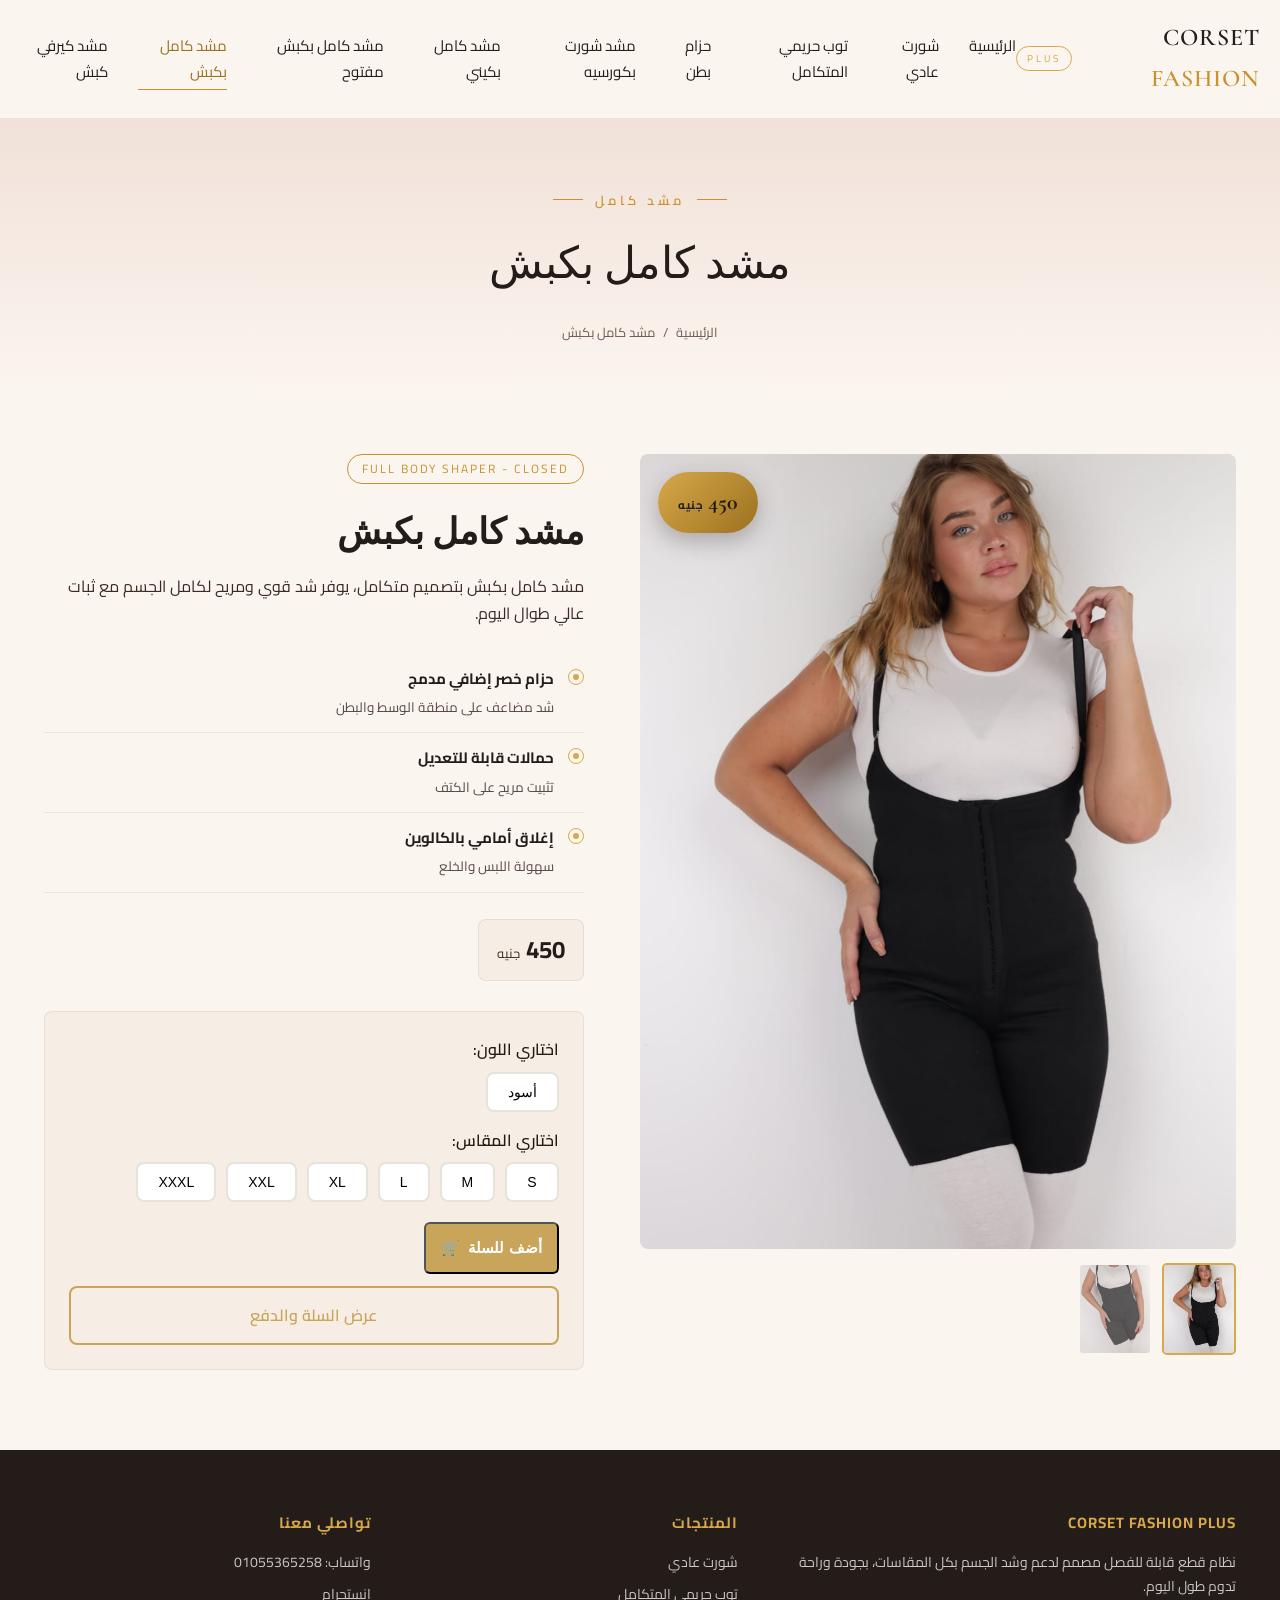
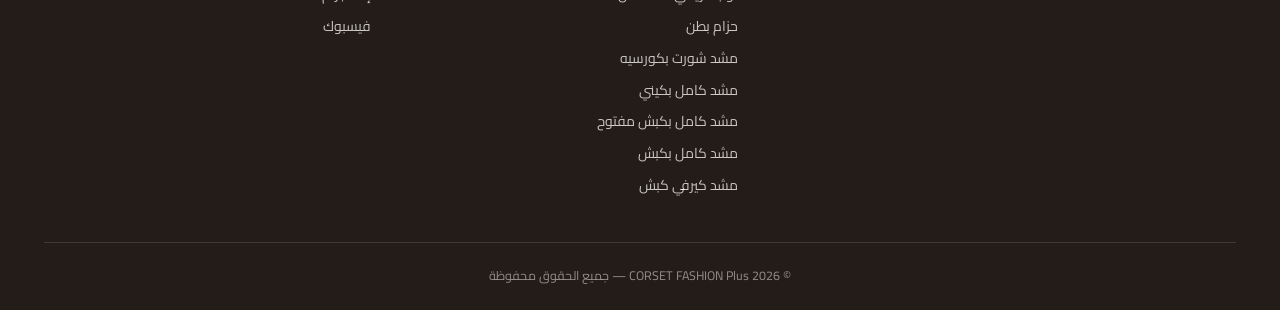
==== commit 581315f5: "Unify product names with the homepage names Rename across all pages (menus, titles, headings, cart a" ====
--- a/belt-shorts.html
+++ b/belt-shorts.html
@@ -3,8 +3,8 @@
 <head>
 <meta charset="UTF-8">
 <meta name="viewport" content="width=device-width, initial-scale=1.0">
-<title>مشد كامل مقفول | CORSET FASHION Plus</title>
-<meta name="description" content="مشد كامل مقفول بتصميم متكامل، يوفر شد قوي ومريح لكامل الجسم مع ثبات عالي طوال اليوم.">
+<title>مشد كامل بكبش | CORSET FASHION Plus</title>
+<meta name="description" content="مشد كامل بكبش بتصميم متكامل، يوفر شد قوي ومريح لكامل الجسم مع ثبات عالي طوال اليوم.">
 <link rel="stylesheet" href="style.css">
 <!-- Google tag (gtag.js) -->
 <script async src="https://www.googletagmanager.com/gtag/js?id=G-3MM8K8JDG9"></script>
@@ -14,6 +14,23 @@
   gtag('js', new Date());
   gtag('config', 'G-3MM8K8JDG9');
 </script>
+<!-- Meta Pixel Code -->
+<script>
+!function(f,b,e,v,n,t,s)
+{if(f.fbq)return;n=f.fbq=function(){n.callMethod?
+n.callMethod.apply(n,arguments):n.queue.push(arguments)};
+if(!f._fbq)f._fbq=n;n.push=n;n.loaded=!0;n.version='2.0';
+n.queue=[];t=b.createElement(e);t.async=!0;
+t.src=v;s=b.getElementsByTagName(e)[0];
+s.parentNode.insertBefore(t,s)}(window, document,'script',
+'https://connect.facebook.net/en_US/fbevents.js');
+fbq('init', '1414229307578927');
+fbq('track', 'PageView');
+</script>
+<noscript><img height="1" width="1" style="display:none"
+src="https://www.facebook.com/tr?id=1414229307578927&ev=PageView&noscript=1"
+/></noscript>
+<!-- End Meta Pixel Code -->
 </head>
 <body>
 <header>
@@ -28,9 +45,9 @@
       <a href="top.html">توب حريمي المتكامل</a>
       <a href="belt.html">حزام بطن</a>
       <a href="vest.html">مشد شورت بكورسيه</a>
-      <a href="sleeves.html">مشد كامل كولومبي</a>
-      <a href="shorts-2.html">مشد كامل مفتوح</a>
-      <a href="belt-shorts.html" class="active">مشد كامل مقفول</a>
+      <a href="sleeves.html">مشد كامل بكيني</a>
+      <a href="shorts-2.html">مشد كامل بكبش مفتوح</a>
+      <a href="belt-shorts.html" class="active">مشد كامل بكبش</a>
       <a href="curvy.html">مشد كيرفي كبش</a>
     </nav>
     <button class="menu-btn" onclick="document.getElementById('mobileMenu').classList.add('open')">☰</button>
@@ -43,9 +60,9 @@
   <a href="top.html">توب حريمي المتكامل</a>
   <a href="belt.html">حزام بطن</a>
   <a href="vest.html">مشد شورت بكورسيه</a>
-  <a href="sleeves.html">مشد كامل كولومبي</a>
-  <a href="shorts-2.html">مشد كامل مفتوح</a>
-  <a href="belt-shorts.html">مشد كامل مقفول</a>
+  <a href="sleeves.html">مشد كامل بكيني</a>
+  <a href="shorts-2.html">مشد كامل بكبش مفتوح</a>
+  <a href="belt-shorts.html">مشد كامل بكبش</a>
   <a href="curvy.html">مشد كيرفي كبش</a>
 </div>
 
@@ -53,15 +70,15 @@
 <section class="page-hero">
   <div class="wrap">
     <div class="eyebrow">مشد كامل</div>
-    <h1>مشد كامل مقفول</h1>
-    <div class="crumbs"><a href="index.html">الرئيسية</a> / <span>مشد كامل مقفول</span></div>
+    <h1>مشد كامل بكبش</h1>
+    <div class="crumbs"><a href="index.html">الرئيسية</a> / <span>مشد كامل بكبش</span></div>
   </div>
 </section>
 
 <section class="product-view">
   <div class="wrap product-grid">
     <div>
-      <div class="gallery-main"><div class="price-badge"><span class="num">450</span><span class="cur">جنيه</span></div><img id="mainImg" src="images/closed-1.jpg" alt="مشد كامل مقفول"></div>
+      <div class="gallery-main"><div class="price-badge"><span class="num">450</span><span class="cur">جنيه</span></div><img id="mainImg" src="images/closed-1.jpg" alt="مشد كامل بكبش"></div>
     <div class="gallery-thumbs">
         <img src="images/closed-1.jpg" class="active" onclick="document.getElementById('mainImg').src=this.src;document.querySelectorAll('.gallery-thumbs img').forEach(x=>x.classList.remove('active'));this.classList.add('active');">
 <img src="images/closed-2.jpg" class="" onclick="document.getElementById('mainImg').src=this.src;document.querySelectorAll('.gallery-thumbs img').forEach(x=>x.classList.remove('active'));this.classList.add('active');">
@@ -69,8 +86,8 @@
     </div>
     <div class="product-info">
       <span class="part-tag">Full Body Shaper - Closed</span>
-      <h1>مشد كامل مقفول</h1>
-      <p class="desc">مشد كامل مقفول بتصميم متكامل، يوفر شد قوي ومريح لكامل الجسم مع ثبات عالي طوال اليوم.</p>
+      <h1>مشد كامل بكبش</h1>
+      <p class="desc">مشد كامل بكبش بتصميم متكامل، يوفر شد قوي ومريح لكامل الجسم مع ثبات عالي طوال اليوم.</p>
       <ul class="feature-list">
         <li><span class="hook"></span><div class="txt"><strong>حزام خصر إضافي مدمج</strong><span>شد مضاعف على منطقة الوسط والبطن</span></div></li>
 <li><span class="hook"></span><div class="txt"><strong>حمالات قابلة للتعديل</strong><span>تثبيت مريح على الكتف</span></div></li>
@@ -118,9 +135,9 @@
         <a href="top.html">توب حريمي المتكامل</a>
         <a href="belt.html">حزام بطن</a>
         <a href="vest.html">مشد شورت بكورسيه</a>
-        <a href="sleeves.html">مشد كامل كولومبي</a>
-        <a href="shorts-2.html">مشد كامل مفتوح</a>
-        <a href="belt-shorts.html">مشد كامل مقفول</a>
+        <a href="sleeves.html">مشد كامل بكيني</a>
+        <a href="shorts-2.html">مشد كامل بكبش مفتوح</a>
+        <a href="belt-shorts.html">مشد كامل بكبش</a>
         <a href="curvy.html">مشد كيرفي كبش</a>
       </div>
       <div>
@@ -142,7 +159,7 @@
 <script>
 const productData = {
   id: 'belt-shorts',
-  name: 'مشد كامل مقفول',
+  name: 'مشد كامل بكبش',
   price: 450,
   colors: ['أسود'],
   sizes: ['S', 'M', 'L', 'XL', 'XXL', 'XXXL']
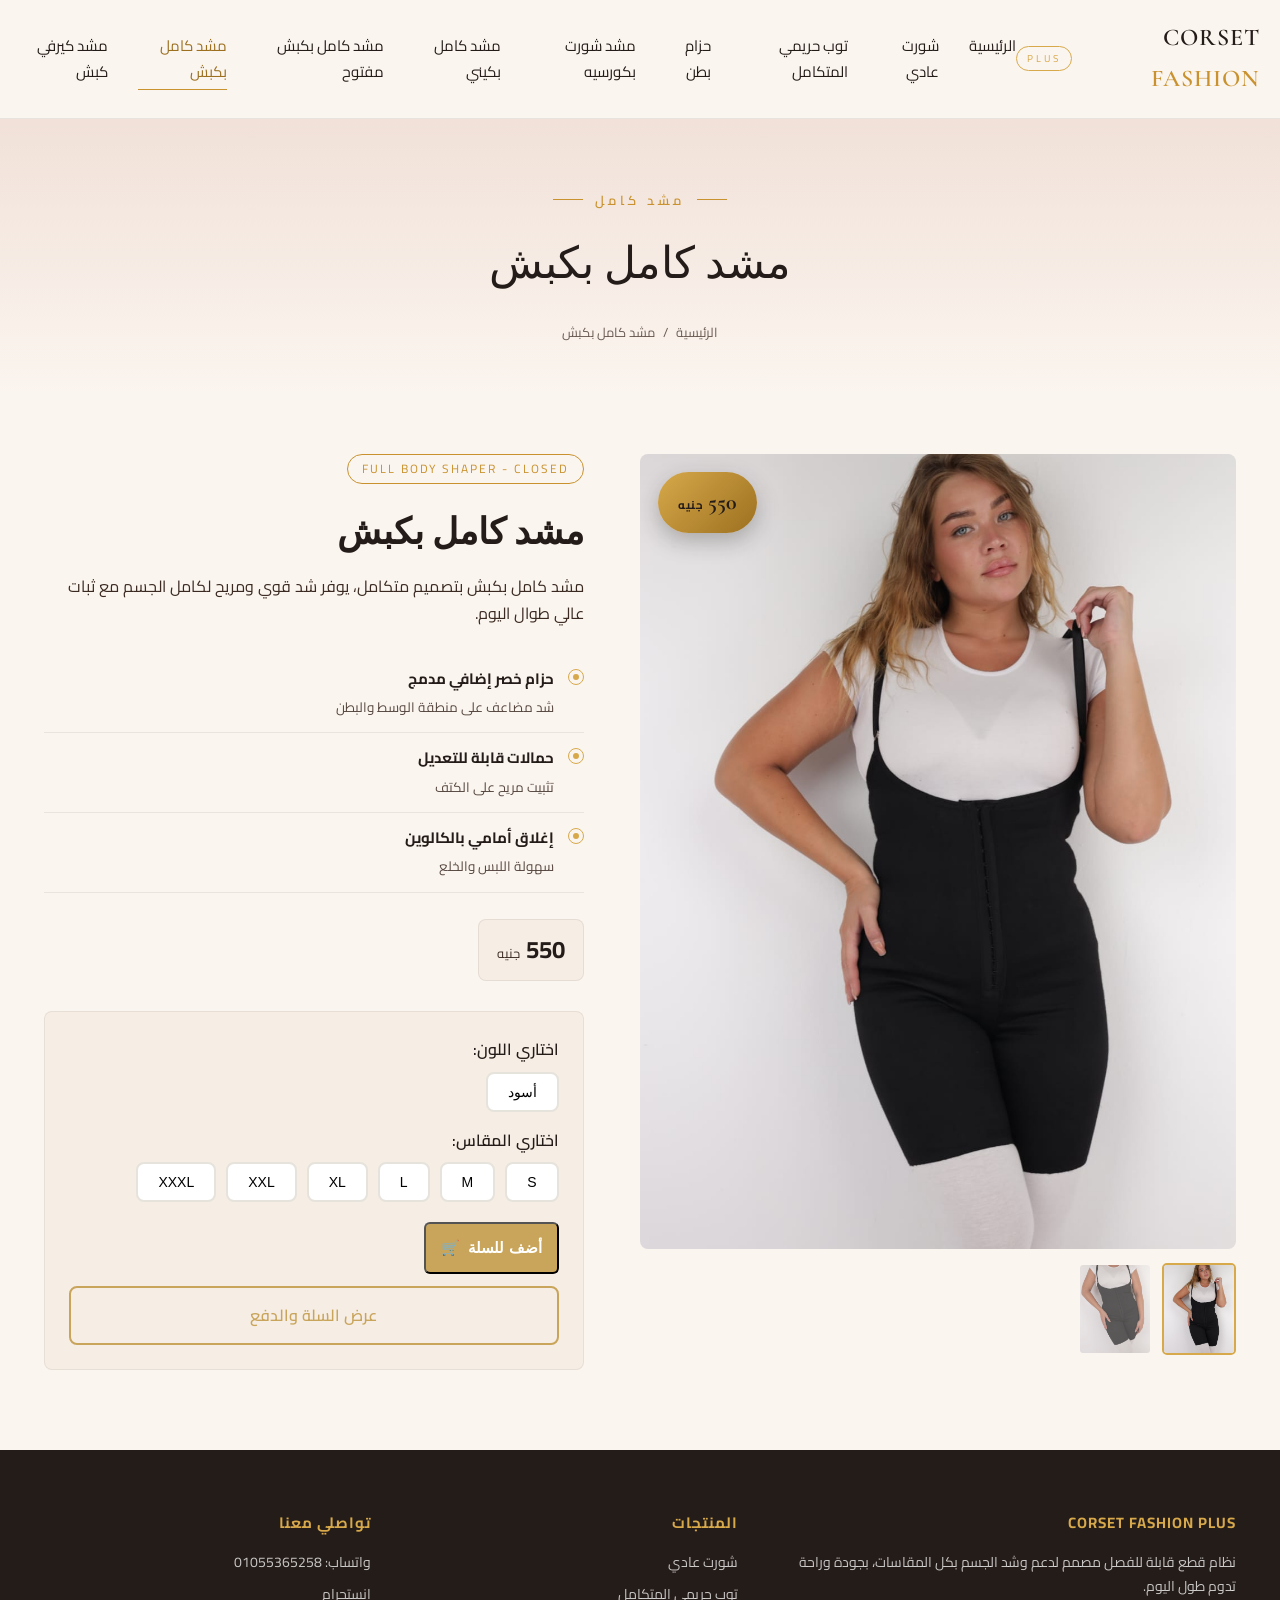
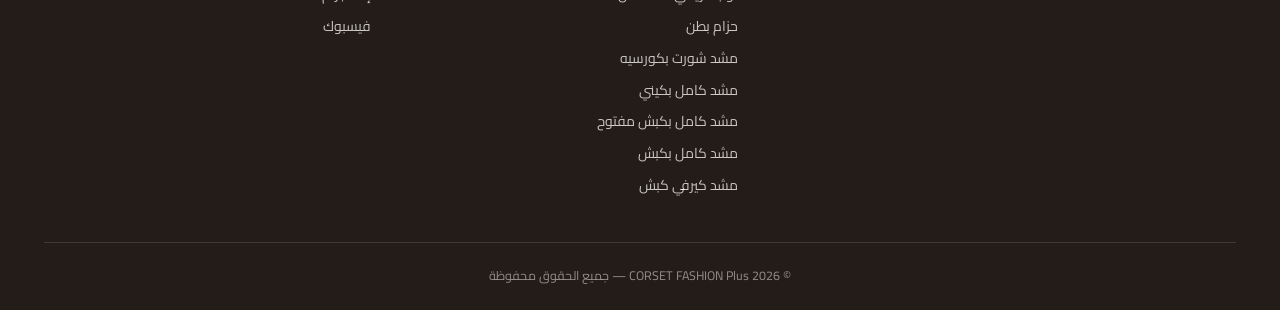
==== commit 4f0d8ffe: "Fix prices: open shaper 600, closed shaper 550 everywhere Homepage, product pages, checkout cart dat" ====
--- a/belt-shorts.html
+++ b/belt-shorts.html
@@ -78,7 +78,7 @@
 <section class="product-view">
   <div class="wrap product-grid">
     <div>
-      <div class="gallery-main"><div class="price-badge"><span class="num">450</span><span class="cur">جنيه</span></div><img id="mainImg" src="images/closed-1.jpg" alt="مشد كامل بكبش"></div>
+      <div class="gallery-main"><div class="price-badge"><span class="num">550</span><span class="cur">جنيه</span></div><img id="mainImg" src="images/closed-1.jpg" alt="مشد كامل بكبش"></div>
     <div class="gallery-thumbs">
         <img src="images/closed-1.jpg" class="active" onclick="document.getElementById('mainImg').src=this.src;document.querySelectorAll('.gallery-thumbs img').forEach(x=>x.classList.remove('active'));this.classList.add('active');">
 <img src="images/closed-2.jpg" class="" onclick="document.getElementById('mainImg').src=this.src;document.querySelectorAll('.gallery-thumbs img').forEach(x=>x.classList.remove('active'));this.classList.add('active');">
@@ -95,7 +95,7 @@
 
       </ul>
       <div class="price-box">
-        <span class="price-tag"><span class="amount">450</span><span class="currency">جنيه</span></span>
+        <span class="price-tag"><span class="amount">550</span><span class="currency">جنيه</span></span>
       </div>
 
       <div class="order-box">
@@ -160,7 +160,7 @@
 const productData = {
   id: 'belt-shorts',
   name: 'مشد كامل بكبش',
-  price: 450,
+  price: 550,
   colors: ['أسود'],
   sizes: ['S', 'M', 'L', 'XL', 'XXL', 'XXXL']
 };
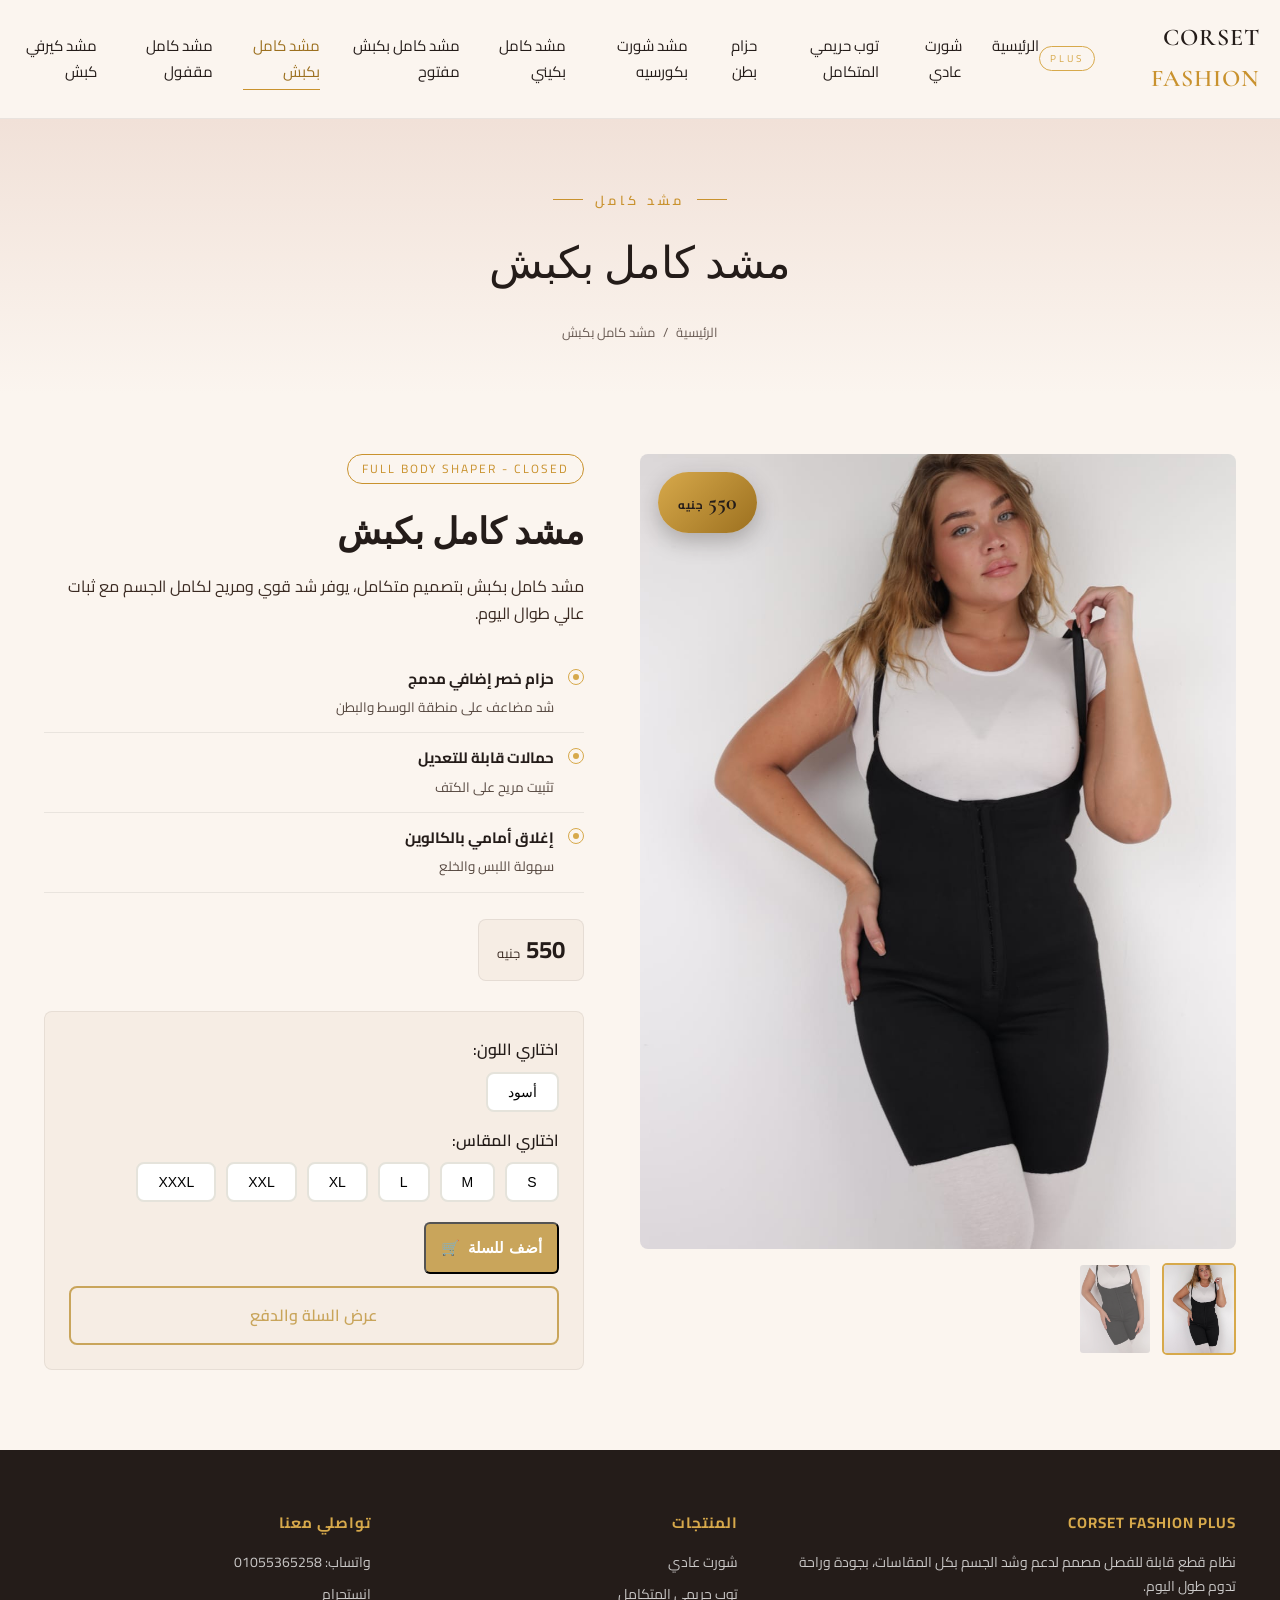
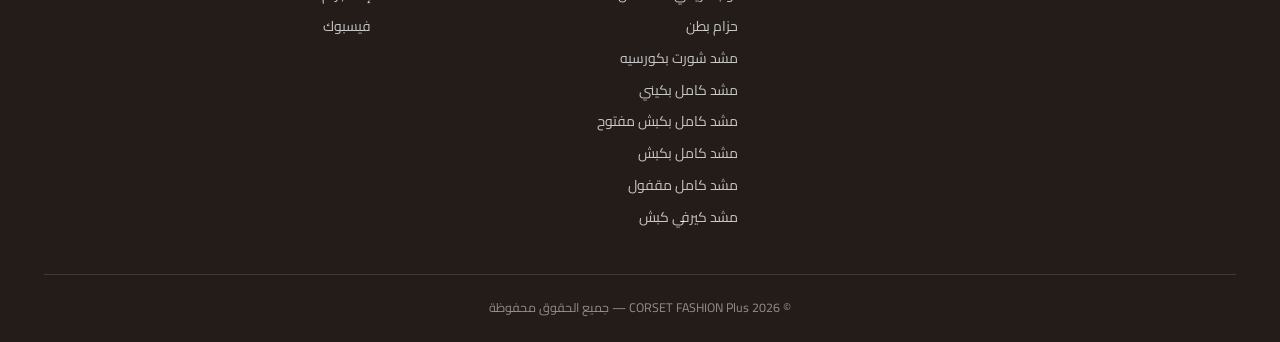
==== commit 324fc627: "Add new product: مشد كامل مقفول (450 EGP) - new page full-closed.html with its photo (images/full-cl" ====
--- a/belt-shorts.html
+++ b/belt-shorts.html
@@ -48,6 +48,7 @@
       <a href="sleeves.html">مشد كامل بكيني</a>
       <a href="shorts-2.html">مشد كامل بكبش مفتوح</a>
       <a href="belt-shorts.html" class="active">مشد كامل بكبش</a>
+      <a href="full-closed.html">مشد كامل مقفول</a>
       <a href="curvy.html">مشد كيرفي كبش</a>
     </nav>
     <button class="menu-btn" onclick="document.getElementById('mobileMenu').classList.add('open')">☰</button>
@@ -63,6 +64,7 @@
   <a href="sleeves.html">مشد كامل بكيني</a>
   <a href="shorts-2.html">مشد كامل بكبش مفتوح</a>
   <a href="belt-shorts.html">مشد كامل بكبش</a>
+  <a href="full-closed.html">مشد كامل مقفول</a>
   <a href="curvy.html">مشد كيرفي كبش</a>
 </div>
 
@@ -138,6 +140,7 @@
         <a href="sleeves.html">مشد كامل بكيني</a>
         <a href="shorts-2.html">مشد كامل بكبش مفتوح</a>
         <a href="belt-shorts.html">مشد كامل بكبش</a>
+        <a href="full-closed.html">مشد كامل مقفول</a>
         <a href="curvy.html">مشد كيرفي كبش</a>
       </div>
       <div>
